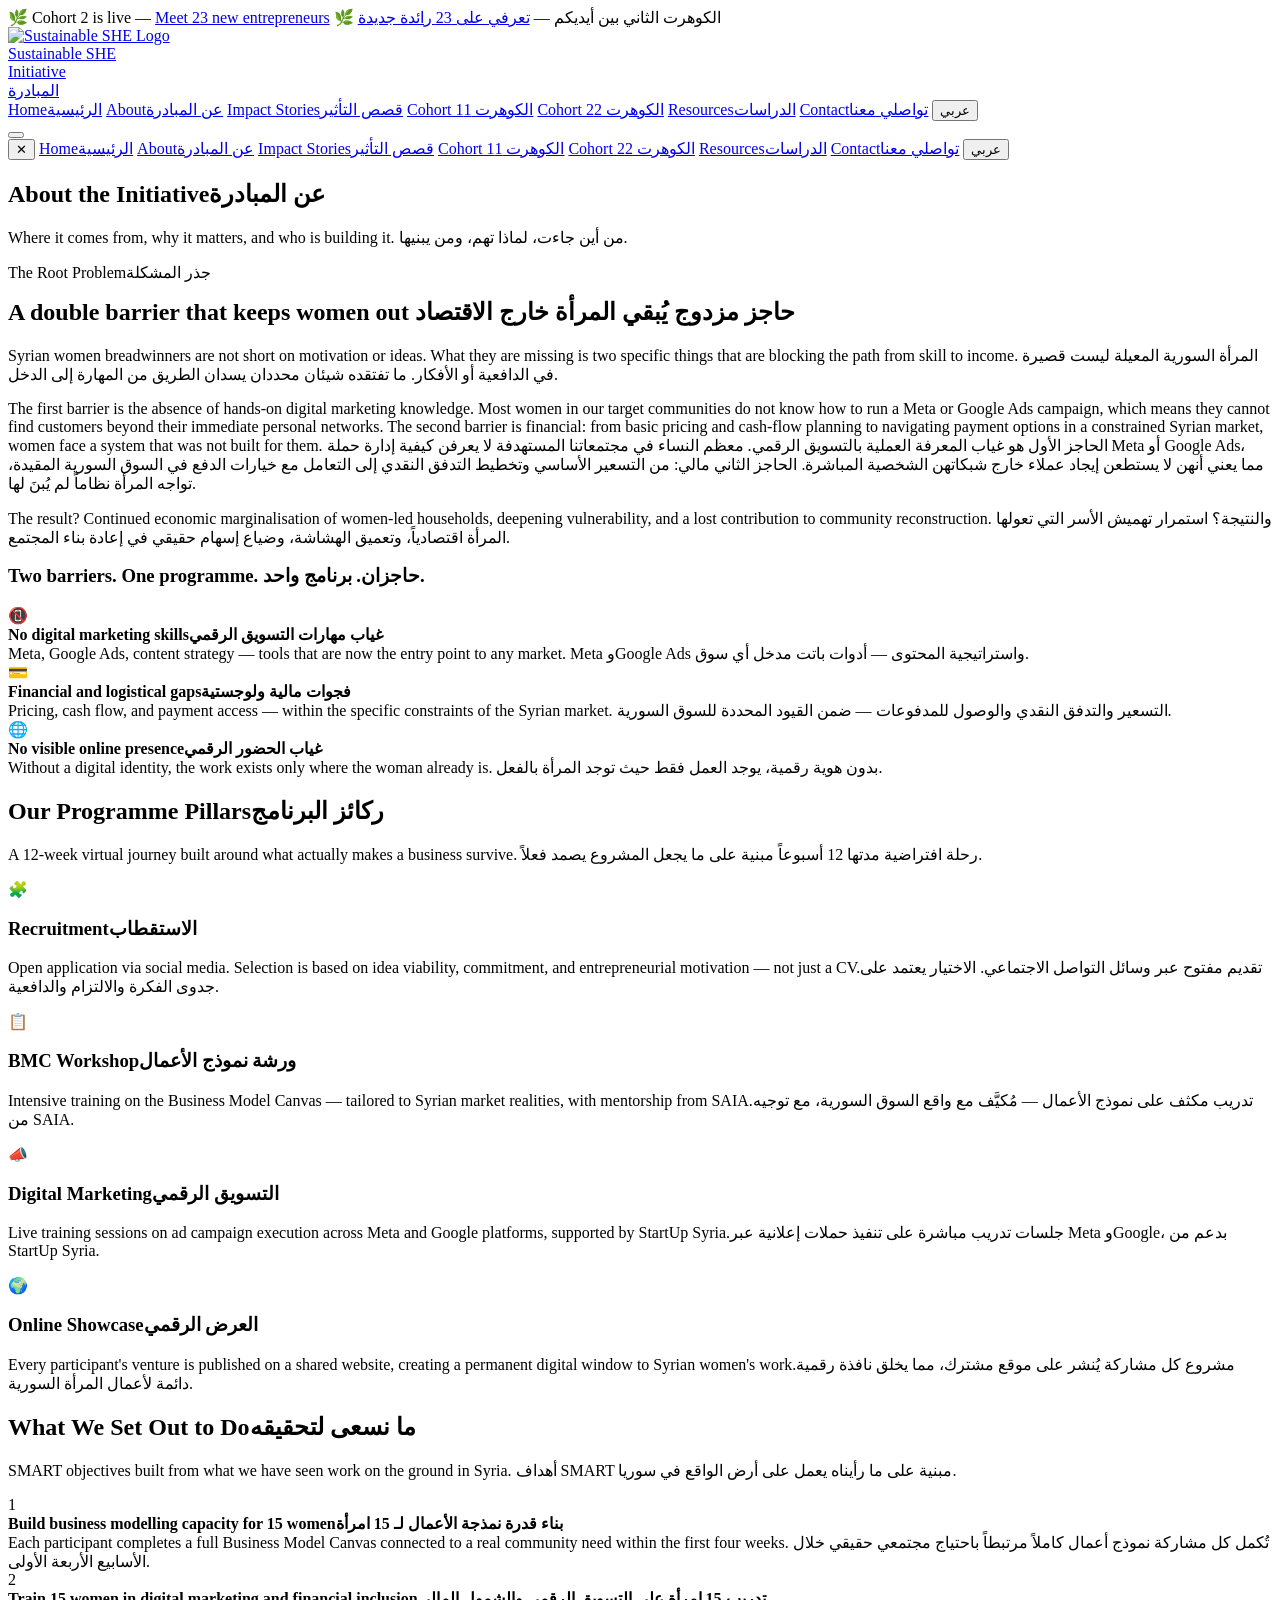
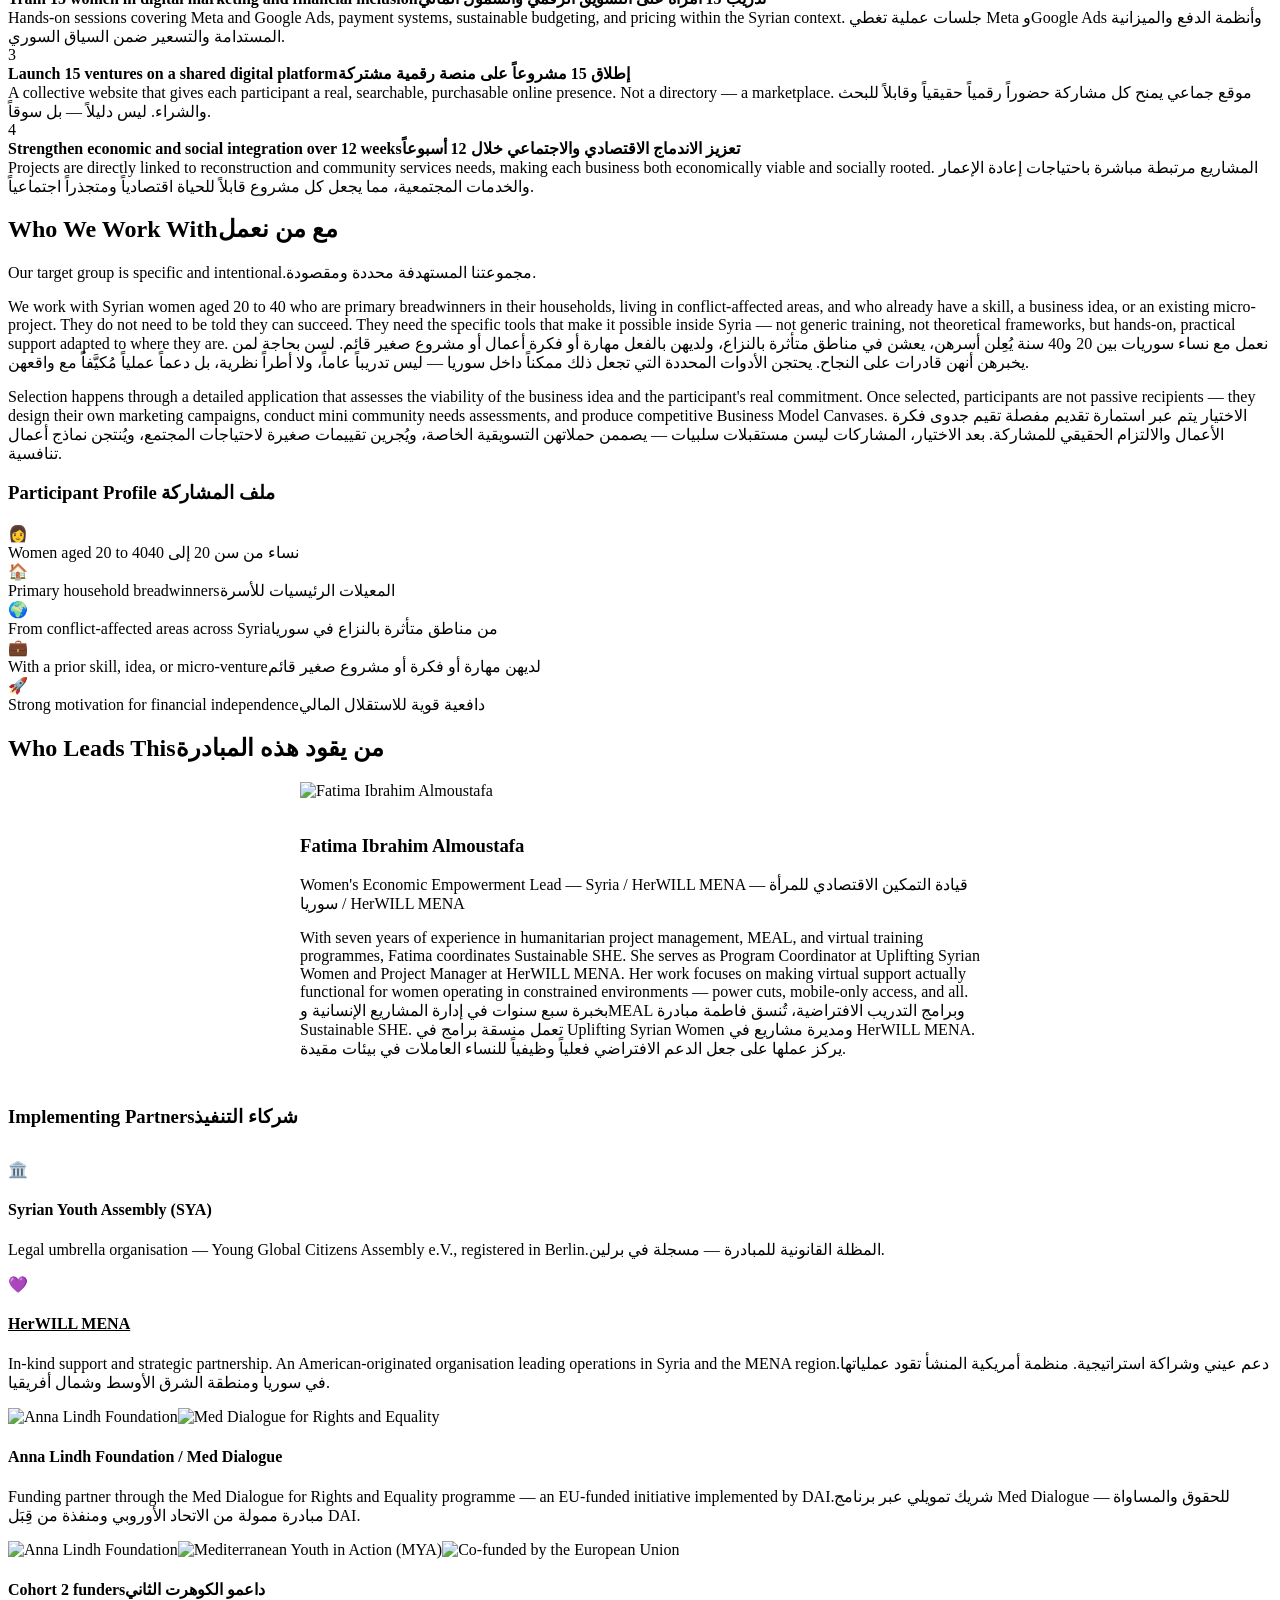
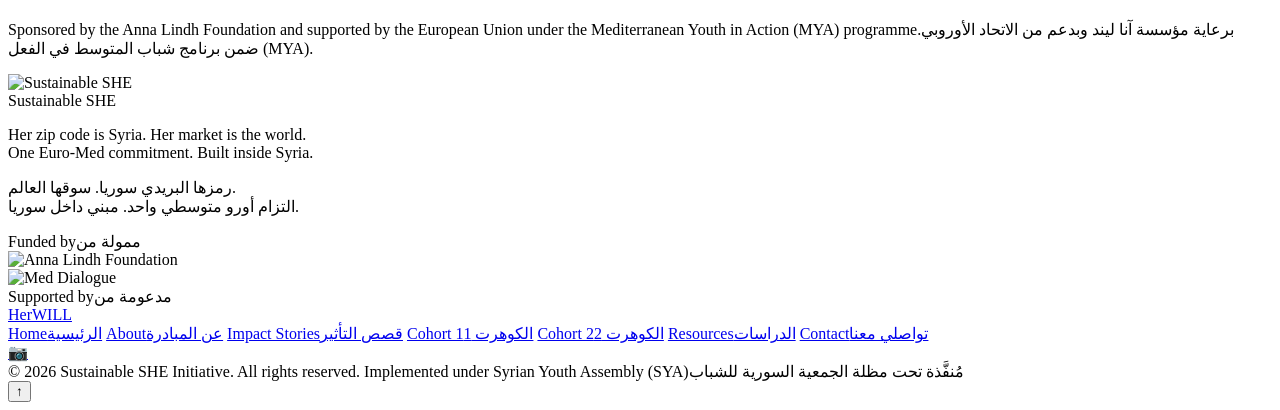
==== about.html @ 742f3ca9 "feat: add Cohort 2 logos, resources page and fixes" ====
<!DOCTYPE html>
<html lang="en" dir="ltr">
<head>
  <meta charset="UTF-8" />
  <meta name="viewport" content="width=device-width, initial-scale=1.0" />
  <title>About — Sustainable SHE</title>
  <meta name="description" content="Learn about the problem Sustainable SHE addresses, our pillars, objectives, and the team behind the initiative." />
  <link rel="icon" href="images/logo.jpg" type="image/jpeg" />
  <link rel="preconnect" href="https://fonts.googleapis.com" />
  <link rel="preconnect" href="https://fonts.gstatic.com" crossorigin />
  <link href="https://fonts.googleapis.com/css2?family=Cairo:wght@400;600;700;800&family=Poppins:wght@400;500;600;700;800&display=swap" rel="stylesheet" />
  <link rel="stylesheet" href="css/style.css" />
  <!-- Open Graph / Social sharing -->
  <meta property="og:type"        content="website" />
  <meta property="og:site_name"   content="Sustainable SHE Initiative" />
  <meta property="og:title"       content="About — Sustainable SHE Initiative" />
  <meta property="og:description" content="The problem we address, our programme pillars, and the team behind Sustainable SHE." />
  <meta property="og:url"         content="https://sustainableshe-2026bizqueen-herwill.github.io/Sustainable-SHE/about.html" />
  <meta property="og:image"       content="https://sustainableshe-2026bizqueen-herwill.github.io/Sustainable-SHE/images/logo.jpg" />
  <meta property="og:image:width" content="400" />
  <meta property="og:image:height"content="400" />
  <meta name="twitter:card"       content="summary" />
  <meta name="twitter:title"      content="About — Sustainable SHE Initiative" />
  <meta name="twitter:description"content="The problem we address, our programme pillars, and the team behind Sustainable SHE." />
  <meta name="twitter:image"      content="https://sustainableshe-2026bizqueen-herwill.github.io/Sustainable-SHE/images/logo.jpg" />
</head>
<body class="ltr">

  <!-- Announcement Bar -->
  <div class="announcement-bar">
    <span class="en-text">🌿 Cohort 2 is live — <a href="cohort2.html">Meet 23 new entrepreneurs</a></span>
    <span class="ar-text">🌿 الكوهرت الثاني بين أيديكم — <a href="cohort2.html">تعرفي على 23 رائدة جديدة</a></span>
  </div>

  <!-- Navbar -->
  <nav class="navbar">
    <div class="navbar-inner">
      <a href="index.html" class="navbar-brand">
        <img src="images/logo.jpg" alt="Sustainable SHE Logo" class="navbar-logo" />
        <div>
          <div class="navbar-site-name">Sustainable SHE</div>
          <div class="navbar-site-sub en-text">Initiative</div>
          <div class="navbar-site-sub ar-text">المبادرة</div>
        </div>
      </a>
      <div class="navbar-menu">
        <a href="index.html"   class="nav-link"><span class="en-text">Home</span><span class="ar-text">الرئيسية</span></a>
        <a href="about.html"   class="nav-link"><span class="en-text">About</span><span class="ar-text">عن المبادرة</span></a>
        <a href="impact.html"  class="nav-link"><span class="en-text">Impact Stories</span><span class="ar-text">قصص التأثير</span></a>
        <a href="cohort.html" class="nav-link"><span class="en-text">Cohort 1</span><span class="ar-text">الكوهرت 1</span></a>
        <a href="cohort2.html" class="nav-link"><span class="en-text">Cohort 2</span><span class="ar-text">الكوهرت 2</span></a>
        <a href="resources.html" class="nav-link"><span class="en-text">Resources</span><span class="ar-text">الدراسات</span></a>
        <a href="contact.html" class="nav-link"><span class="en-text">Contact</span><span class="ar-text">تواصلي معنا</span></a>
        <button class="lang-toggle" id="langToggle">عربي</button>
      </div>
      <button class="hamburger" id="hamburger" aria-label="Open menu">
        <span></span><span></span><span></span>
      </button>
    </div>
  </nav>
  <div class="mobile-nav" id="mobileNav">
    <button class="mobile-nav-close" id="mobileNavClose">✕</button>
    <a href="index.html"   class="nav-link"><span class="en-text">Home</span><span class="ar-text">الرئيسية</span></a>
    <a href="about.html"   class="nav-link"><span class="en-text">About</span><span class="ar-text">عن المبادرة</span></a>
    <a href="impact.html"  class="nav-link"><span class="en-text">Impact Stories</span><span class="ar-text">قصص التأثير</span></a>
    <a href="cohort.html" class="nav-link"><span class="en-text">Cohort 1</span><span class="ar-text">الكوهرت 1</span></a>
    <a href="cohort2.html" class="nav-link"><span class="en-text">Cohort 2</span><span class="ar-text">الكوهرت 2</span></a>
    <a href="resources.html" class="nav-link"><span class="en-text">Resources</span><span class="ar-text">الدراسات</span></a>
    <a href="contact.html" class="nav-link"><span class="en-text">Contact</span><span class="ar-text">تواصلي معنا</span></a>
    <button class="lang-toggle" id="mobileLangToggle">عربي</button>
  </div>

  <!-- PAGE HERO -->
  <section class="page-hero">
    <div class="container">
      <h1><span class="en-text">About the Initiative</span><span class="ar-text">عن المبادرة</span></h1>
      <p class="subtitle">
        <span class="en-text">Where it comes from, why it matters, and who is building it.</span>
        <span class="ar-text">من أين جاءت، لماذا تهم، ومن يبنيها.</span>
      </p>
    </div>
  </section>

  <!-- THE PROBLEM -->
  <section class="section">
    <div class="container">
      <div class="problem-grid">
        <div>
          <span class="tag-badge"><span class="en-text">The Root Problem</span><span class="ar-text">جذر المشكلة</span></span>
          <h2 style="margin-top:1rem; color:var(--green-dark);">
            <span class="en-text">A double barrier that keeps women out</span>
            <span class="ar-text">حاجز مزدوج يُبقي المرأة خارج الاقتصاد</span>
          </h2>
          <p class="lead">
            <span class="en-text">Syrian women breadwinners are not short on motivation or ideas. What they are missing is two specific things that are blocking the path from skill to income.</span>
            <span class="ar-text">المرأة السورية المعيلة ليست قصيرة في الدافعية أو الأفكار. ما تفتقده شيئان محددان يسدان الطريق من المهارة إلى الدخل.</span>
          </p>
          <p>
            <span class="en-text">The first barrier is the absence of hands-on digital marketing knowledge. Most women in our target communities do not know how to run a Meta or Google Ads campaign, which means they cannot find customers beyond their immediate personal networks. The second barrier is financial: from basic pricing and cash-flow planning to navigating payment options in a constrained Syrian market, women face a system that was not built for them.</span>
            <span class="ar-text">الحاجز الأول هو غياب المعرفة العملية بالتسويق الرقمي. معظم النساء في مجتمعاتنا المستهدفة لا يعرفن كيفية إدارة حملة Meta أو Google Ads، مما يعني أنهن لا يستطعن إيجاد عملاء خارج شبكاتهن الشخصية المباشرة. الحاجز الثاني مالي: من التسعير الأساسي وتخطيط التدفق النقدي إلى التعامل مع خيارات الدفع في السوق السورية المقيدة، تواجه المرأة نظاماً لم يُبنَ لها.</span>
          </p>
          <p>
            <span class="en-text">The result? Continued economic marginalisation of women-led households, deepening vulnerability, and a lost contribution to community reconstruction.</span>
            <span class="ar-text">والنتيجة؟ استمرار تهميش الأسر التي تعولها المرأة اقتصادياً، وتعميق الهشاشة، وضياع إسهام حقيقي في إعادة بناء المجتمع.</span>
          </p>
        </div>
        <div class="problem-visual">
          <h3>
            <span class="en-text">Two barriers. One programme.</span>
            <span class="ar-text">حاجزان. برنامج واحد.</span>
          </h3>
          <div class="barrier-list">
            <div class="barrier-item">
              <div class="barrier-em">📵</div>
              <div class="barrier-text">
                <strong><span class="en-text">No digital marketing skills</span><span class="ar-text">غياب مهارات التسويق الرقمي</span></strong><br/>
                <span class="en-text">Meta, Google Ads, content strategy — tools that are now the entry point to any market.</span>
                <span class="ar-text">Meta وGoogle Ads واستراتيجية المحتوى — أدوات باتت مدخل أي سوق.</span>
              </div>
            </div>
            <div class="barrier-item">
              <div class="barrier-em">💳</div>
              <div class="barrier-text">
                <strong><span class="en-text">Financial and logistical gaps</span><span class="ar-text">فجوات مالية ولوجستية</span></strong><br/>
                <span class="en-text">Pricing, cash flow, and payment access — within the specific constraints of the Syrian market.</span>
                <span class="ar-text">التسعير والتدفق النقدي والوصول للمدفوعات — ضمن القيود المحددة للسوق السورية.</span>
              </div>
            </div>
            <div class="barrier-item">
              <div class="barrier-em">🌐</div>
              <div class="barrier-text">
                <strong><span class="en-text">No visible online presence</span><span class="ar-text">غياب الحضور الرقمي</span></strong><br/>
                <span class="en-text">Without a digital identity, the work exists only where the woman already is.</span>
                <span class="ar-text">بدون هوية رقمية، يوجد العمل فقط حيث توجد المرأة بالفعل.</span>
              </div>
            </div>
          </div>
        </div>
      </div>
    </div>
  </section>

  <!-- PILLARS -->
  <section class="section section-alt">
    <div class="container">
      <div class="section-header">
        <h2><span class="en-text">Our Programme Pillars</span><span class="ar-text">ركائز البرنامج</span></h2>
        <p class="subtitle">
          <span class="en-text">A 12-week virtual journey built around what actually makes a business survive.</span>
          <span class="ar-text">رحلة افتراضية مدتها 12 أسبوعاً مبنية على ما يجعل المشروع يصمد فعلاً.</span>
        </p>
      </div>
      <div class="grid-4">
        <div class="pillar-card card-fade">
          <div class="pillar-icon">🧩</div>
          <h3><span class="en-text">Recruitment</span><span class="ar-text">الاستقطاب</span></h3>
          <p><span class="en-text">Open application via social media. Selection is based on idea viability, commitment, and entrepreneurial motivation — not just a CV.</span><span class="ar-text">تقديم مفتوح عبر وسائل التواصل الاجتماعي. الاختيار يعتمد على جدوى الفكرة والالتزام والدافعية.</span></p>
        </div>
        <div class="pillar-card card-fade">
          <div class="pillar-icon">📋</div>
          <h3><span class="en-text">BMC Workshop</span><span class="ar-text">ورشة نموذج الأعمال</span></h3>
          <p><span class="en-text">Intensive training on the Business Model Canvas — tailored to Syrian market realities, with mentorship from SAIA.</span><span class="ar-text">تدريب مكثف على نموذج الأعمال — مُكيَّف مع واقع السوق السورية، مع توجيه من SAIA.</span></p>
        </div>
        <div class="pillar-card card-fade">
          <div class="pillar-icon">📣</div>
          <h3><span class="en-text">Digital Marketing</span><span class="ar-text">التسويق الرقمي</span></h3>
          <p><span class="en-text">Live training sessions on ad campaign execution across Meta and Google platforms, supported by StartUp Syria.</span><span class="ar-text">جلسات تدريب مباشرة على تنفيذ حملات إعلانية عبر Meta وGoogle، بدعم من StartUp Syria.</span></p>
        </div>
        <div class="pillar-card card-fade">
          <div class="pillar-icon">🌍</div>
          <h3><span class="en-text">Online Showcase</span><span class="ar-text">العرض الرقمي</span></h3>
          <p><span class="en-text">Every participant's venture is published on a shared website, creating a permanent digital window to Syrian women's work.</span><span class="ar-text">مشروع كل مشاركة يُنشر على موقع مشترك، مما يخلق نافذة رقمية دائمة لأعمال المرأة السورية.</span></p>
        </div>
      </div>
    </div>
  </section>

  <!-- OBJECTIVES -->
  <section class="section">
    <div class="container">
      <div class="section-header">
        <h2><span class="en-text">What We Set Out to Do</span><span class="ar-text">ما نسعى لتحقيقه</span></h2>
        <p class="subtitle">
          <span class="en-text">SMART objectives built from what we have seen work on the ground in Syria.</span>
          <span class="ar-text">أهداف SMART مبنية على ما رأيناه يعمل على أرض الواقع في سوريا.</span>
        </p>
      </div>
      <div class="obj-list">
        <div class="obj-item">
          <div class="obj-num">1</div>
          <div class="obj-text">
            <strong><span class="en-text">Build business modelling capacity for 15 women</span><span class="ar-text">بناء قدرة نمذجة الأعمال لـ 15 امرأة</span></strong><br/>
            <span class="en-text">Each participant completes a full Business Model Canvas connected to a real community need within the first four weeks.</span>
            <span class="ar-text">تُكمل كل مشاركة نموذج أعمال كاملاً مرتبطاً باحتياج مجتمعي حقيقي خلال الأسابيع الأربعة الأولى.</span>
          </div>
        </div>
        <div class="obj-item">
          <div class="obj-num">2</div>
          <div class="obj-text">
            <strong><span class="en-text">Train 15 women in digital marketing and financial inclusion</span><span class="ar-text">تدريب 15 امرأة على التسويق الرقمي والشمول المالي</span></strong><br/>
            <span class="en-text">Hands-on sessions covering Meta and Google Ads, payment systems, sustainable budgeting, and pricing within the Syrian context.</span>
            <span class="ar-text">جلسات عملية تغطي Meta وGoogle Ads وأنظمة الدفع والميزانية المستدامة والتسعير ضمن السياق السوري.</span>
          </div>
        </div>
        <div class="obj-item">
          <div class="obj-num">3</div>
          <div class="obj-text">
            <strong><span class="en-text">Launch 15 ventures on a shared digital platform</span><span class="ar-text">إطلاق 15 مشروعاً على منصة رقمية مشتركة</span></strong><br/>
            <span class="en-text">A collective website that gives each participant a real, searchable, purchasable online presence. Not a directory — a marketplace.</span>
            <span class="ar-text">موقع جماعي يمنح كل مشاركة حضوراً رقمياً حقيقياً وقابلاً للبحث والشراء. ليس دليلاً — بل سوقاً.</span>
          </div>
        </div>
        <div class="obj-item">
          <div class="obj-num">4</div>
          <div class="obj-text">
            <strong><span class="en-text">Strengthen economic and social integration over 12 weeks</span><span class="ar-text">تعزيز الاندماج الاقتصادي والاجتماعي خلال 12 أسبوعاً</span></strong><br/>
            <span class="en-text">Projects are directly linked to reconstruction and community services needs, making each business both economically viable and socially rooted.</span>
            <span class="ar-text">المشاريع مرتبطة مباشرة باحتياجات إعادة الإعمار والخدمات المجتمعية، مما يجعل كل مشروع قابلاً للحياة اقتصادياً ومتجذراً اجتماعياً.</span>
          </div>
        </div>
      </div>
    </div>
  </section>

  <!-- TARGET COMMUNITY -->
  <section class="section section-alt">
    <div class="container">
      <div class="section-header">
        <h2><span class="en-text">Who We Work With</span><span class="ar-text">مع من نعمل</span></h2>
      </div>
      <div class="grid-2">
        <div>
          <p class="lead"><span class="en-text">Our target group is specific and intentional.</span><span class="ar-text">مجموعتنا المستهدفة محددة ومقصودة.</span></p>
          <p>
            <span class="en-text">We work with Syrian women aged 20 to 40 who are primary breadwinners in their households, living in conflict-affected areas, and who already have a skill, a business idea, or an existing micro-project. They do not need to be told they can succeed. They need the specific tools that make it possible inside Syria — not generic training, not theoretical frameworks, but hands-on, practical support adapted to where they are.</span>
            <span class="ar-text">نعمل مع نساء سوريات بين 20 و40 سنة يُعِلن أسرهن، يعشن في مناطق متأثرة بالنزاع، ولديهن بالفعل مهارة أو فكرة أعمال أو مشروع صغير قائم. لسن بحاجة لمن يخبرهن أنهن قادرات على النجاح. يحتجن الأدوات المحددة التي تجعل ذلك ممكناً داخل سوريا — ليس تدريباً عاماً، ولا أطراً نظرية، بل دعماً عملياً مُكيَّفاً مع واقعهن.</span>
          </p>
          <p>
            <span class="en-text">Selection happens through a detailed application that assesses the viability of the business idea and the participant's real commitment. Once selected, participants are not passive recipients — they design their own marketing campaigns, conduct mini community needs assessments, and produce competitive Business Model Canvases.</span>
            <span class="ar-text">الاختيار يتم عبر استمارة تقديم مفصلة تقيم جدوى فكرة الأعمال والالتزام الحقيقي للمشاركة. بعد الاختيار، المشاركات ليسن مستقبلات سلبيات — يصممن حملاتهن التسويقية الخاصة، ويُجرين تقييمات صغيرة لاحتياجات المجتمع، ويُنتجن نماذج أعمال تنافسية.</span>
          </p>
        </div>
        <div>
          <div class="pillar-card" style="height:100%;">
            <h3 style="color:var(--green-dark); margin-bottom:1.25rem;">
              <span class="en-text">Participant Profile</span>
              <span class="ar-text">ملف المشاركة</span>
            </h3>
            <div class="obj-list">
              <div class="obj-item"><div class="obj-num">👩</div><div class="obj-text"><span class="en-text">Women aged 20 to 40</span><span class="ar-text">نساء من سن 20 إلى 40</span></div></div>
              <div class="obj-item"><div class="obj-num">🏠</div><div class="obj-text"><span class="en-text">Primary household breadwinners</span><span class="ar-text">المعيلات الرئيسيات للأسرة</span></div></div>
              <div class="obj-item"><div class="obj-num">🌍</div><div class="obj-text"><span class="en-text">From conflict-affected areas across Syria</span><span class="ar-text">من مناطق متأثرة بالنزاع في سوريا</span></div></div>
              <div class="obj-item"><div class="obj-num">💼</div><div class="obj-text"><span class="en-text">With a prior skill, idea, or micro-venture</span><span class="ar-text">لديهن مهارة أو فكرة أو مشروع صغير قائم</span></div></div>
              <div class="obj-item"><div class="obj-num">🚀</div><div class="obj-text"><span class="en-text">Strong motivation for financial independence</span><span class="ar-text">دافعية قوية للاستقلال المالي</span></div></div>
            </div>
          </div>
        </div>
      </div>
    </div>
  </section>

  <!-- LEADERSHIP -->
  <section class="section">
    <div class="container">
      <div class="section-header">
        <h2><span class="en-text">Who Leads This</span><span class="ar-text">من يقود هذه المبادرة</span></h2>
      </div>
      <div style="max-width:680px; margin:0 auto;">
        <div class="team-card">
          <img src="images/fatima-leader.jpg" alt="Fatima Ibrahim Almoustafa" class="ent-photo" style="width:90px;height:90px;margin:0 auto 1rem;" />
          <h3 class="team-name">Fatima Ibrahim Almoustafa</h3>
          <div class="team-title">
            <span class="en-text">Women's Economic Empowerment Lead — Syria / HerWILL MENA</span>
            <span class="ar-text">قيادة التمكين الاقتصادي للمرأة — سوريا / HerWILL MENA</span>
          </div>
          <p class="team-bio">
            <span class="en-text">With seven years of experience in humanitarian project management, MEAL, and virtual training programmes, Fatima coordinates Sustainable SHE. She serves as Program Coordinator at Uplifting Syrian Women and Project Manager at HerWILL MENA. Her work focuses on making virtual support actually functional for women operating in constrained environments — power cuts, mobile-only access, and all.</span>
            <span class="ar-text">بخبرة سبع سنوات في إدارة المشاريع الإنسانية وMEAL وبرامج التدريب الافتراضية، تُنسق فاطمة مبادرة Sustainable SHE. تعمل منسقة برامج في Uplifting Syrian Women ومديرة مشاريع في HerWILL MENA. يركز عملها على جعل الدعم الافتراضي فعلياً وظيفياً للنساء العاملات في بيئات مقيدة.</span>
          </p>
        </div>
      </div>
      <div class="section-header" style="margin-top:3rem; margin-bottom:2rem;">
        <h3><span class="en-text">Implementing Partners</span><span class="ar-text">شركاء التنفيذ</span></h3>
      </div>
      <div class="grid-4">
        <div class="pillar-card text-center">
          <div class="pillar-icon" style="margin:0 auto 1rem;">🏛️</div>
          <h4 style="color:var(--green-dark);">Syrian Youth Assembly (SYA)</h4>
          <p><span class="en-text">Legal umbrella organisation — Young Global Citizens Assembly e.V., registered in Berlin.</span><span class="ar-text">المظلة القانونية للمبادرة — مسجلة في برلين.</span></p>
        </div>
        <div class="pillar-card text-center">
          <div class="pillar-icon" style="margin:0 auto 1rem;">💜</div>
          <h4 style="color:var(--green-dark);"><a href="https://www.herwill.org/about-herwill" target="_blank" rel="noopener" style="color:inherit;">HerWILL MENA</a></h4>
          <p><span class="en-text">In-kind support and strategic partnership. An American-originated organisation leading operations in Syria and the MENA region.</span><span class="ar-text">دعم عيني وشراكة استراتيجية. منظمة أمريكية المنشأ تقود عملياتها في سوريا ومنطقة الشرق الأوسط وشمال أفريقيا.</span></p>
        </div>
        <div class="pillar-card text-center">
          <div class="chips-row" style="margin-bottom:1rem;"><span class="logo-chip dark"><img src="images/alf-logo.png" alt="Anna Lindh Foundation" loading="lazy" /></span><span class="logo-chip dark"><img src="images/mdre-logo.png" alt="Med Dialogue for Rights and Equality" loading="lazy" /></span></div>
          <h4 style="color:var(--green-dark);">Anna Lindh Foundation / Med Dialogue</h4>
          <p><span class="en-text">Funding partner through the Med Dialogue for Rights and Equality programme — an EU-funded initiative implemented by DAI.</span><span class="ar-text">شريك تمويلي عبر برنامج Med Dialogue للحقوق والمساواة — مبادرة ممولة من الاتحاد الأوروبي ومنفذة من قِبَل DAI.</span></p>
        </div>
      <div class="pillar-card text-center"><div class="chips-row" style="margin-bottom:1rem;"><span class="logo-chip dark"><img src="images/alf-logo.png" alt="Anna Lindh Foundation" loading="lazy" /></span><span class="logo-chip"><img src="images/mya-logo.png" alt="Mediterranean Youth in Action (MYA)" loading="lazy" /></span><span class="logo-chip eu"><img src="images/eu-logo.jpg" alt="Co-funded by the European Union" loading="lazy" /></span></div><h4 style="color:var(--green-dark);"><span class="en-text">Cohort 2 funders</span><span class="ar-text">داعمو الكوهرت الثاني</span></h4><p><span class="en-text">Sponsored by the Anna Lindh Foundation and supported by the European Union under the Mediterranean Youth in Action (MYA) programme.</span><span class="ar-text">برعاية مؤسسة آنا ليند وبدعم من الاتحاد الأوروبي ضمن برنامج شباب المتوسط في الفعل (MYA).</span></p></div></div>
    </div>
  </section>

  <!-- FOOTER -->
  <footer class="footer">
    <div class="container">
      <div class="footer-grid">
        <div class="footer-brand">
          <img src="images/logo.jpg" alt="Sustainable SHE" class="footer-logo" />
          <div class="footer-name">Sustainable SHE</div>
          <p class="footer-slogans">Her zip code is Syria. Her market is the world.<br/>One Euro-Med commitment. Built inside Syria.</p>
          <p class="footer-slogans" style="margin-top:0.25rem;">رمزها البريدي سوريا. سوقها العالم.<br/>التزام أورو متوسطي واحد. مبني داخل سوريا.</p>
        </div>
        <div class="footer-funders">
          <div class="funders-label"><span class="en-text">Funded by</span><span class="ar-text">ممولة من</span></div>
          <div class="funders-row">
            <div class="funder-item">
              <img src="images/alf-logo.png" alt="Anna Lindh Foundation" class="funder-logo-img" />
            </div>
            <div class="funder-divider"></div>
            <div class="funder-item">
              <img src="images/mdre-logo.png" alt="Med Dialogue" class="funder-logo-img" />
            </div>
          </div>
          <div class="footer-support-label"><span class="en-text">Supported by</span><span class="ar-text">مدعومة من</span></div>
          <a href="https://www.herwill.org/about-herwill" target="_blank" rel="noopener" class="herwill-link">HerWILL</a>
        </div>
        <div class="footer-links">
          <a href="index.html"   class="footer-link"><span class="en-text">Home</span><span class="ar-text">الرئيسية</span></a>
          <a href="about.html"   class="footer-link"><span class="en-text">About</span><span class="ar-text">عن المبادرة</span></a>
          <a href="impact.html"  class="footer-link"><span class="en-text">Impact Stories</span><span class="ar-text">قصص التأثير</span></a>
          <a href="cohort.html" class="footer-link"><span class="en-text">Cohort 1</span><span class="ar-text">الكوهرت 1</span></a>
          <a href="cohort2.html" class="footer-link"><span class="en-text">Cohort 2</span><span class="ar-text">الكوهرت 2</span></a>
          <a href="resources.html" class="footer-link"><span class="en-text">Resources</span><span class="ar-text">الدراسات</span></a>
          <a href="contact.html" class="footer-link"><span class="en-text">Contact</span><span class="ar-text">تواصلي معنا</span></a>
          <div class="footer-socials">
            <a href="https://www.instagram.com/bizqueen2026" target="_blank" rel="noopener" aria-label="Instagram">📷</a>
          </div>
        </div>
      </div>
      <div class="footer-divider"></div>
      <div class="footer-bottom">
        <span>© 2026 Sustainable SHE Initiative. All rights reserved.</span>
        <span><span class="en-text">Implemented under Syrian Youth Assembly (SYA)</span><span class="ar-text">مُنفَّذة تحت مظلة الجمعية السورية للشباب</span></span>
      </div>
    </div>
  </footer>

  <button id="scrollTop" aria-label="Back to top">↑</button>
  <script src="js/main.js"></script>
</body>
</html>
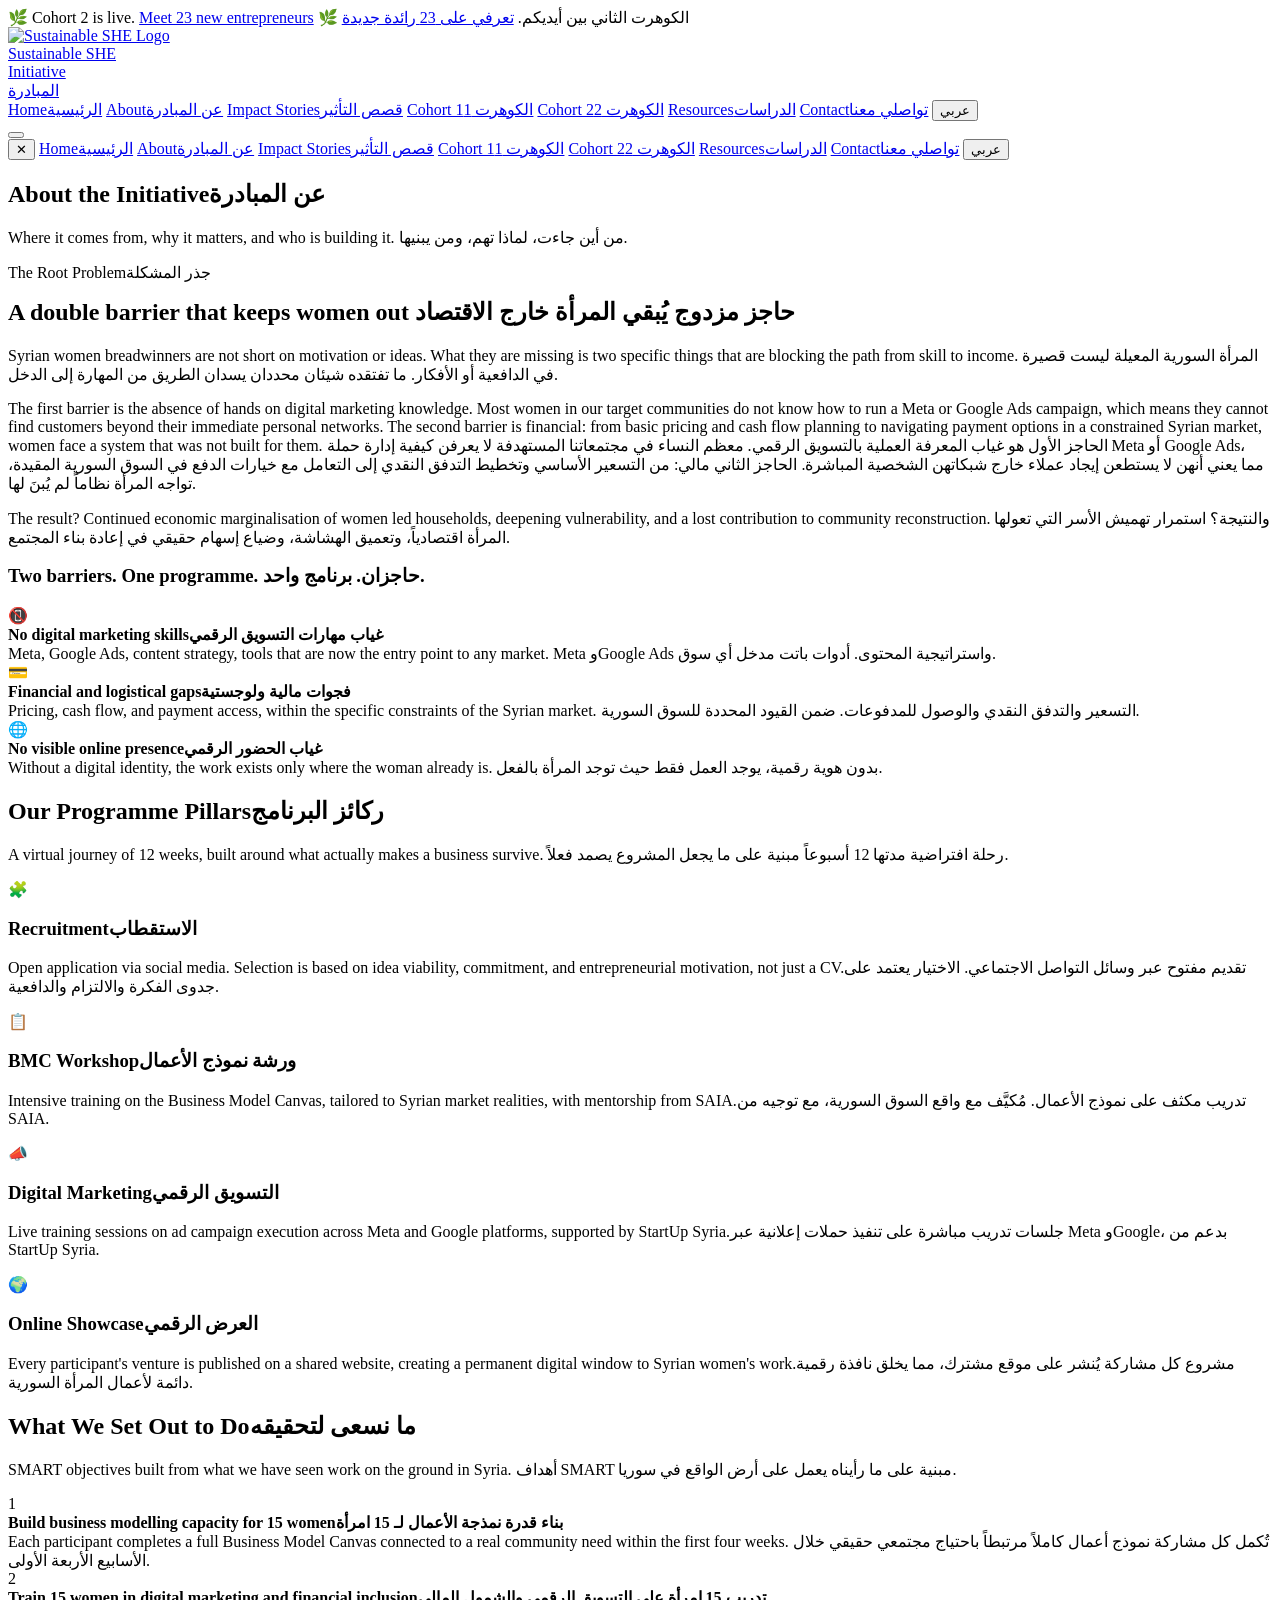
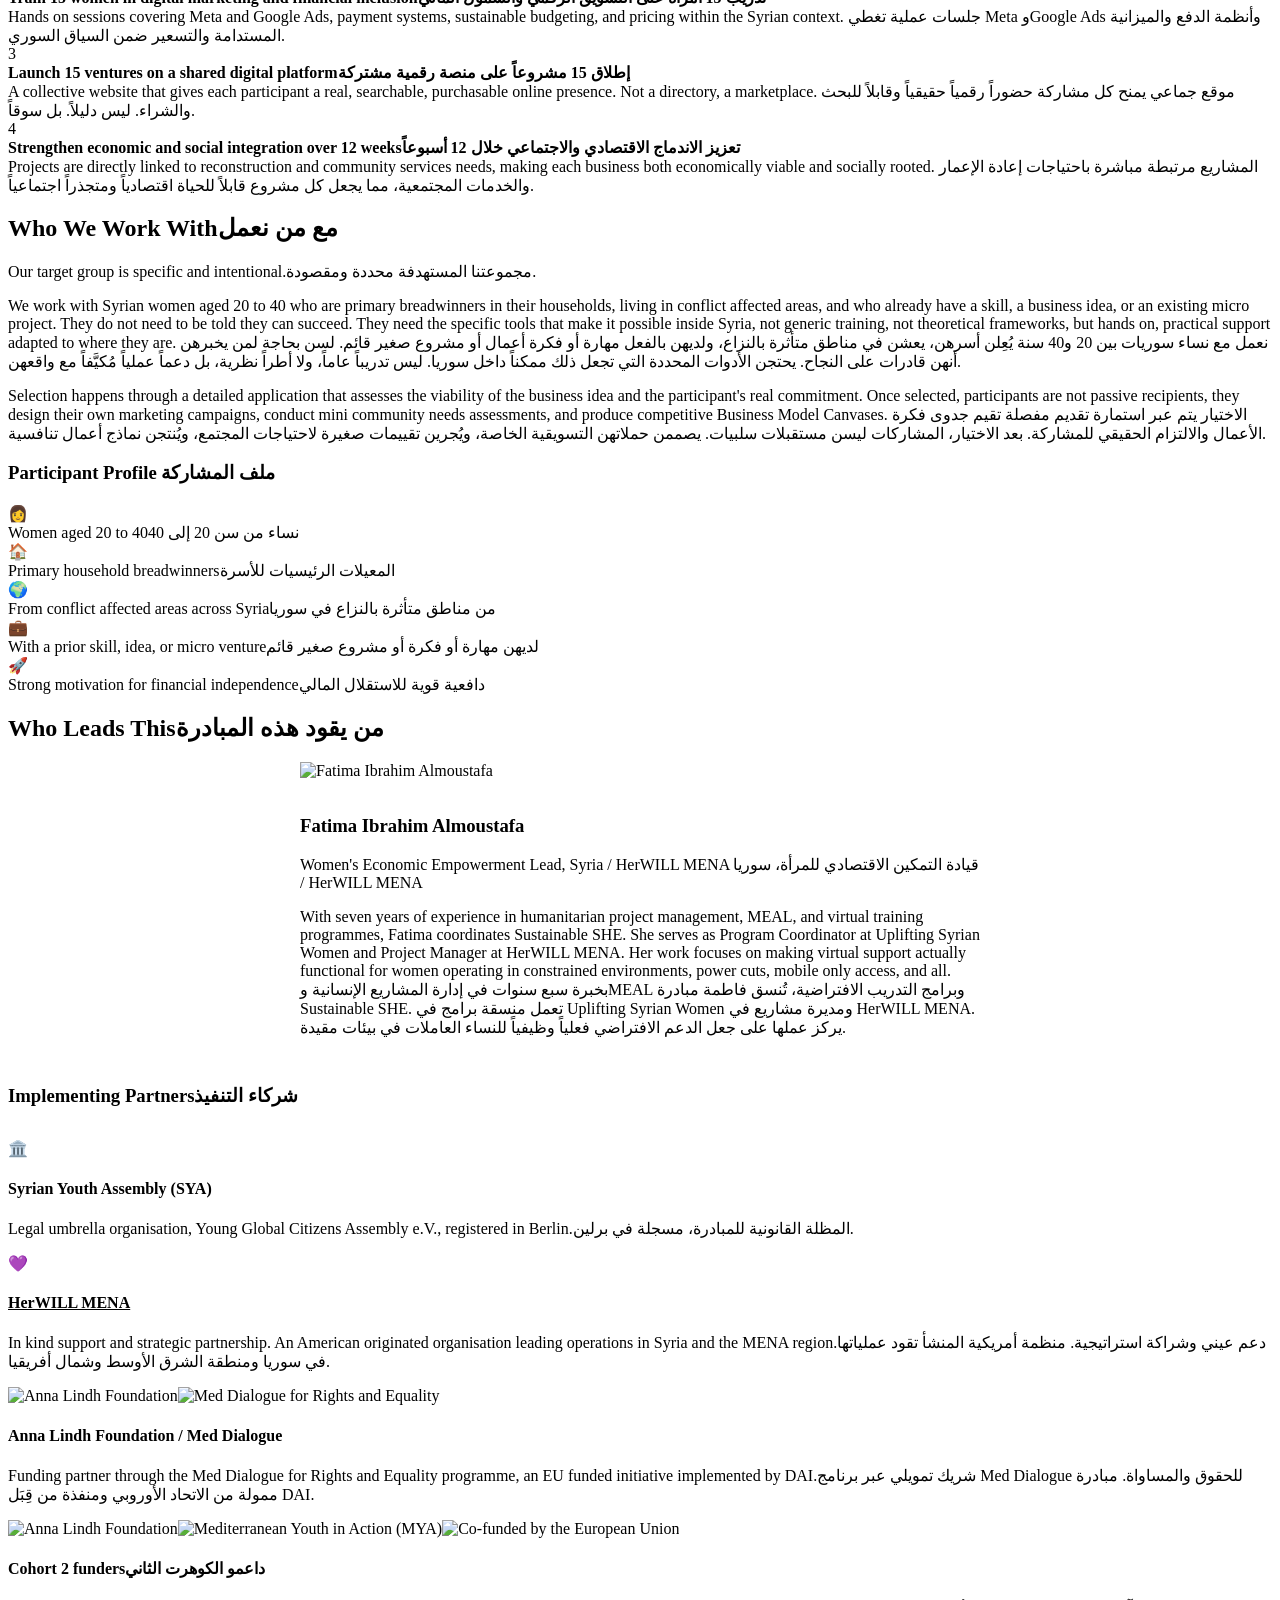
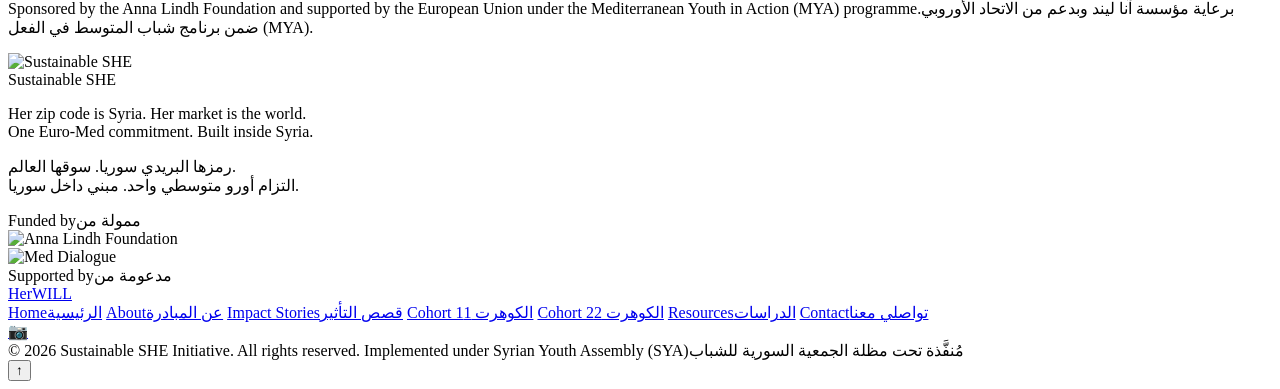
==== commit 1f5fcbda: "Add files via upload" ====
--- a/about.html
+++ b/about.html
@@ -3,7 +3,7 @@
 <head>
   <meta charset="UTF-8" />
   <meta name="viewport" content="width=device-width, initial-scale=1.0" />
-  <title>About — Sustainable SHE</title>
+  <title>About | Sustainable SHE</title>
   <meta name="description" content="Learn about the problem Sustainable SHE addresses, our pillars, objectives, and the team behind the initiative." />
   <link rel="icon" href="images/logo.jpg" type="image/jpeg" />
   <link rel="preconnect" href="https://fonts.googleapis.com" />
@@ -13,14 +13,14 @@
   <!-- Open Graph / Social sharing -->
   <meta property="og:type"        content="website" />
   <meta property="og:site_name"   content="Sustainable SHE Initiative" />
-  <meta property="og:title"       content="About — Sustainable SHE Initiative" />
+  <meta property="og:title"       content="About | Sustainable SHE Initiative" />
   <meta property="og:description" content="The problem we address, our programme pillars, and the team behind Sustainable SHE." />
   <meta property="og:url"         content="https://sustainableshe-2026bizqueen-herwill.github.io/Sustainable-SHE/about.html" />
   <meta property="og:image"       content="https://sustainableshe-2026bizqueen-herwill.github.io/Sustainable-SHE/images/logo.jpg" />
   <meta property="og:image:width" content="400" />
   <meta property="og:image:height"content="400" />
   <meta name="twitter:card"       content="summary" />
-  <meta name="twitter:title"      content="About — Sustainable SHE Initiative" />
+  <meta name="twitter:title"      content="About | Sustainable SHE Initiative" />
   <meta name="twitter:description"content="The problem we address, our programme pillars, and the team behind Sustainable SHE." />
   <meta name="twitter:image"      content="https://sustainableshe-2026bizqueen-herwill.github.io/Sustainable-SHE/images/logo.jpg" />
 </head>
@@ -28,8 +28,8 @@
 
   <!-- Announcement Bar -->
   <div class="announcement-bar">
-    <span class="en-text">🌿 Cohort 2 is live — <a href="cohort2.html">Meet 23 new entrepreneurs</a></span>
-    <span class="ar-text">🌿 الكوهرت الثاني بين أيديكم — <a href="cohort2.html">تعرفي على 23 رائدة جديدة</a></span>
+    <span class="en-text">🌿 Cohort 2 is live. <a href="cohort2.html">Meet 23 new entrepreneurs</a></span>
+    <span class="ar-text">🌿 الكوهرت الثاني بين أيديكم. <a href="cohort2.html">تعرفي على 23 رائدة جديدة</a></span>
   </div>
 
   <!-- Navbar -->
@@ -96,11 +96,11 @@
             <span class="ar-text">المرأة السورية المعيلة ليست قصيرة في الدافعية أو الأفكار. ما تفتقده شيئان محددان يسدان الطريق من المهارة إلى الدخل.</span>
           </p>
           <p>
-            <span class="en-text">The first barrier is the absence of hands-on digital marketing knowledge. Most women in our target communities do not know how to run a Meta or Google Ads campaign, which means they cannot find customers beyond their immediate personal networks. The second barrier is financial: from basic pricing and cash-flow planning to navigating payment options in a constrained Syrian market, women face a system that was not built for them.</span>
+            <span class="en-text">The first barrier is the absence of hands on digital marketing knowledge. Most women in our target communities do not know how to run a Meta or Google Ads campaign, which means they cannot find customers beyond their immediate personal networks. The second barrier is financial: from basic pricing and cash flow planning to navigating payment options in a constrained Syrian market, women face a system that was not built for them.</span>
             <span class="ar-text">الحاجز الأول هو غياب المعرفة العملية بالتسويق الرقمي. معظم النساء في مجتمعاتنا المستهدفة لا يعرفن كيفية إدارة حملة Meta أو Google Ads، مما يعني أنهن لا يستطعن إيجاد عملاء خارج شبكاتهن الشخصية المباشرة. الحاجز الثاني مالي: من التسعير الأساسي وتخطيط التدفق النقدي إلى التعامل مع خيارات الدفع في السوق السورية المقيدة، تواجه المرأة نظاماً لم يُبنَ لها.</span>
           </p>
           <p>
-            <span class="en-text">The result? Continued economic marginalisation of women-led households, deepening vulnerability, and a lost contribution to community reconstruction.</span>
+            <span class="en-text">The result? Continued economic marginalisation of women led households, deepening vulnerability, and a lost contribution to community reconstruction.</span>
             <span class="ar-text">والنتيجة؟ استمرار تهميش الأسر التي تعولها المرأة اقتصادياً، وتعميق الهشاشة، وضياع إسهام حقيقي في إعادة بناء المجتمع.</span>
           </p>
         </div>
@@ -114,16 +114,16 @@
               <div class="barrier-em">📵</div>
               <div class="barrier-text">
                 <strong><span class="en-text">No digital marketing skills</span><span class="ar-text">غياب مهارات التسويق الرقمي</span></strong><br/>
-                <span class="en-text">Meta, Google Ads, content strategy — tools that are now the entry point to any market.</span>
-                <span class="ar-text">Meta وGoogle Ads واستراتيجية المحتوى — أدوات باتت مدخل أي سوق.</span>
+                <span class="en-text">Meta, Google Ads, content strategy, tools that are now the entry point to any market.</span>
+                <span class="ar-text">Meta وGoogle Ads واستراتيجية المحتوى. أدوات باتت مدخل أي سوق.</span>
               </div>
             </div>
             <div class="barrier-item">
               <div class="barrier-em">💳</div>
               <div class="barrier-text">
                 <strong><span class="en-text">Financial and logistical gaps</span><span class="ar-text">فجوات مالية ولوجستية</span></strong><br/>
-                <span class="en-text">Pricing, cash flow, and payment access — within the specific constraints of the Syrian market.</span>
-                <span class="ar-text">التسعير والتدفق النقدي والوصول للمدفوعات — ضمن القيود المحددة للسوق السورية.</span>
+                <span class="en-text">Pricing, cash flow, and payment access, within the specific constraints of the Syrian market.</span>
+                <span class="ar-text">التسعير والتدفق النقدي والوصول للمدفوعات. ضمن القيود المحددة للسوق السورية.</span>
               </div>
             </div>
             <div class="barrier-item">
@@ -146,7 +146,7 @@
       <div class="section-header">
         <h2><span class="en-text">Our Programme Pillars</span><span class="ar-text">ركائز البرنامج</span></h2>
         <p class="subtitle">
-          <span class="en-text">A 12-week virtual journey built around what actually makes a business survive.</span>
+          <span class="en-text">A virtual journey of 12 weeks, built around what actually makes a business survive.</span>
           <span class="ar-text">رحلة افتراضية مدتها 12 أسبوعاً مبنية على ما يجعل المشروع يصمد فعلاً.</span>
         </p>
       </div>
@@ -154,12 +154,12 @@
         <div class="pillar-card card-fade">
           <div class="pillar-icon">🧩</div>
           <h3><span class="en-text">Recruitment</span><span class="ar-text">الاستقطاب</span></h3>
-          <p><span class="en-text">Open application via social media. Selection is based on idea viability, commitment, and entrepreneurial motivation — not just a CV.</span><span class="ar-text">تقديم مفتوح عبر وسائل التواصل الاجتماعي. الاختيار يعتمد على جدوى الفكرة والالتزام والدافعية.</span></p>
+          <p><span class="en-text">Open application via social media. Selection is based on idea viability, commitment, and entrepreneurial motivation, not just a CV.</span><span class="ar-text">تقديم مفتوح عبر وسائل التواصل الاجتماعي. الاختيار يعتمد على جدوى الفكرة والالتزام والدافعية.</span></p>
         </div>
         <div class="pillar-card card-fade">
           <div class="pillar-icon">📋</div>
           <h3><span class="en-text">BMC Workshop</span><span class="ar-text">ورشة نموذج الأعمال</span></h3>
-          <p><span class="en-text">Intensive training on the Business Model Canvas — tailored to Syrian market realities, with mentorship from SAIA.</span><span class="ar-text">تدريب مكثف على نموذج الأعمال — مُكيَّف مع واقع السوق السورية، مع توجيه من SAIA.</span></p>
+          <p><span class="en-text">Intensive training on the Business Model Canvas, tailored to Syrian market realities, with mentorship from SAIA.</span><span class="ar-text">تدريب مكثف على نموذج الأعمال. مُكيَّف مع واقع السوق السورية، مع توجيه من SAIA.</span></p>
         </div>
         <div class="pillar-card card-fade">
           <div class="pillar-icon">📣</div>
@@ -198,7 +198,7 @@
           <div class="obj-num">2</div>
           <div class="obj-text">
             <strong><span class="en-text">Train 15 women in digital marketing and financial inclusion</span><span class="ar-text">تدريب 15 امرأة على التسويق الرقمي والشمول المالي</span></strong><br/>
-            <span class="en-text">Hands-on sessions covering Meta and Google Ads, payment systems, sustainable budgeting, and pricing within the Syrian context.</span>
+            <span class="en-text">Hands on sessions covering Meta and Google Ads, payment systems, sustainable budgeting, and pricing within the Syrian context.</span>
             <span class="ar-text">جلسات عملية تغطي Meta وGoogle Ads وأنظمة الدفع والميزانية المستدامة والتسعير ضمن السياق السوري.</span>
           </div>
         </div>
@@ -206,8 +206,8 @@
           <div class="obj-num">3</div>
           <div class="obj-text">
             <strong><span class="en-text">Launch 15 ventures on a shared digital platform</span><span class="ar-text">إطلاق 15 مشروعاً على منصة رقمية مشتركة</span></strong><br/>
-            <span class="en-text">A collective website that gives each participant a real, searchable, purchasable online presence. Not a directory — a marketplace.</span>
-            <span class="ar-text">موقع جماعي يمنح كل مشاركة حضوراً رقمياً حقيقياً وقابلاً للبحث والشراء. ليس دليلاً — بل سوقاً.</span>
+            <span class="en-text">A collective website that gives each participant a real, searchable, purchasable online presence. Not a directory, a marketplace.</span>
+            <span class="ar-text">موقع جماعي يمنح كل مشاركة حضوراً رقمياً حقيقياً وقابلاً للبحث والشراء. ليس دليلاً. بل سوقاً.</span>
           </div>
         </div>
         <div class="obj-item">
@@ -232,12 +232,12 @@
         <div>
           <p class="lead"><span class="en-text">Our target group is specific and intentional.</span><span class="ar-text">مجموعتنا المستهدفة محددة ومقصودة.</span></p>
           <p>
-            <span class="en-text">We work with Syrian women aged 20 to 40 who are primary breadwinners in their households, living in conflict-affected areas, and who already have a skill, a business idea, or an existing micro-project. They do not need to be told they can succeed. They need the specific tools that make it possible inside Syria — not generic training, not theoretical frameworks, but hands-on, practical support adapted to where they are.</span>
-            <span class="ar-text">نعمل مع نساء سوريات بين 20 و40 سنة يُعِلن أسرهن، يعشن في مناطق متأثرة بالنزاع، ولديهن بالفعل مهارة أو فكرة أعمال أو مشروع صغير قائم. لسن بحاجة لمن يخبرهن أنهن قادرات على النجاح. يحتجن الأدوات المحددة التي تجعل ذلك ممكناً داخل سوريا — ليس تدريباً عاماً، ولا أطراً نظرية، بل دعماً عملياً مُكيَّفاً مع واقعهن.</span>
+            <span class="en-text">We work with Syrian women aged 20 to 40 who are primary breadwinners in their households, living in conflict affected areas, and who already have a skill, a business idea, or an existing micro project. They do not need to be told they can succeed. They need the specific tools that make it possible inside Syria, not generic training, not theoretical frameworks, but hands on, practical support adapted to where they are.</span>
+            <span class="ar-text">نعمل مع نساء سوريات بين 20 و40 سنة يُعِلن أسرهن، يعشن في مناطق متأثرة بالنزاع، ولديهن بالفعل مهارة أو فكرة أعمال أو مشروع صغير قائم. لسن بحاجة لمن يخبرهن أنهن قادرات على النجاح. يحتجن الأدوات المحددة التي تجعل ذلك ممكناً داخل سوريا. ليس تدريباً عاماً، ولا أطراً نظرية، بل دعماً عملياً مُكيَّفاً مع واقعهن.</span>
           </p>
           <p>
-            <span class="en-text">Selection happens through a detailed application that assesses the viability of the business idea and the participant's real commitment. Once selected, participants are not passive recipients — they design their own marketing campaigns, conduct mini community needs assessments, and produce competitive Business Model Canvases.</span>
-            <span class="ar-text">الاختيار يتم عبر استمارة تقديم مفصلة تقيم جدوى فكرة الأعمال والالتزام الحقيقي للمشاركة. بعد الاختيار، المشاركات ليسن مستقبلات سلبيات — يصممن حملاتهن التسويقية الخاصة، ويُجرين تقييمات صغيرة لاحتياجات المجتمع، ويُنتجن نماذج أعمال تنافسية.</span>
+            <span class="en-text">Selection happens through a detailed application that assesses the viability of the business idea and the participant's real commitment. Once selected, participants are not passive recipients, they design their own marketing campaigns, conduct mini community needs assessments, and produce competitive Business Model Canvases.</span>
+            <span class="ar-text">الاختيار يتم عبر استمارة تقديم مفصلة تقيم جدوى فكرة الأعمال والالتزام الحقيقي للمشاركة. بعد الاختيار، المشاركات ليسن مستقبلات سلبيات. يصممن حملاتهن التسويقية الخاصة، ويُجرين تقييمات صغيرة لاحتياجات المجتمع، ويُنتجن نماذج أعمال تنافسية.</span>
           </p>
         </div>
         <div>
@@ -249,8 +249,8 @@
             <div class="obj-list">
               <div class="obj-item"><div class="obj-num">👩</div><div class="obj-text"><span class="en-text">Women aged 20 to 40</span><span class="ar-text">نساء من سن 20 إلى 40</span></div></div>
               <div class="obj-item"><div class="obj-num">🏠</div><div class="obj-text"><span class="en-text">Primary household breadwinners</span><span class="ar-text">المعيلات الرئيسيات للأسرة</span></div></div>
-              <div class="obj-item"><div class="obj-num">🌍</div><div class="obj-text"><span class="en-text">From conflict-affected areas across Syria</span><span class="ar-text">من مناطق متأثرة بالنزاع في سوريا</span></div></div>
-              <div class="obj-item"><div class="obj-num">💼</div><div class="obj-text"><span class="en-text">With a prior skill, idea, or micro-venture</span><span class="ar-text">لديهن مهارة أو فكرة أو مشروع صغير قائم</span></div></div>
+              <div class="obj-item"><div class="obj-num">🌍</div><div class="obj-text"><span class="en-text">From conflict affected areas across Syria</span><span class="ar-text">من مناطق متأثرة بالنزاع في سوريا</span></div></div>
+              <div class="obj-item"><div class="obj-num">💼</div><div class="obj-text"><span class="en-text">With a prior skill, idea, or micro venture</span><span class="ar-text">لديهن مهارة أو فكرة أو مشروع صغير قائم</span></div></div>
               <div class="obj-item"><div class="obj-num">🚀</div><div class="obj-text"><span class="en-text">Strong motivation for financial independence</span><span class="ar-text">دافعية قوية للاستقلال المالي</span></div></div>
             </div>
           </div>
@@ -270,11 +270,11 @@
           <img src="images/fatima-leader.jpg" alt="Fatima Ibrahim Almoustafa" class="ent-photo" style="width:90px;height:90px;margin:0 auto 1rem;" />
           <h3 class="team-name">Fatima Ibrahim Almoustafa</h3>
           <div class="team-title">
-            <span class="en-text">Women's Economic Empowerment Lead — Syria / HerWILL MENA</span>
-            <span class="ar-text">قيادة التمكين الاقتصادي للمرأة — سوريا / HerWILL MENA</span>
+            <span class="en-text">Women's Economic Empowerment Lead, Syria / HerWILL MENA</span>
+            <span class="ar-text">قيادة التمكين الاقتصادي للمرأة، سوريا / HerWILL MENA</span>
           </div>
           <p class="team-bio">
-            <span class="en-text">With seven years of experience in humanitarian project management, MEAL, and virtual training programmes, Fatima coordinates Sustainable SHE. She serves as Program Coordinator at Uplifting Syrian Women and Project Manager at HerWILL MENA. Her work focuses on making virtual support actually functional for women operating in constrained environments — power cuts, mobile-only access, and all.</span>
+            <span class="en-text">With seven years of experience in humanitarian project management, MEAL, and virtual training programmes, Fatima coordinates Sustainable SHE. She serves as Program Coordinator at Uplifting Syrian Women and Project Manager at HerWILL MENA. Her work focuses on making virtual support actually functional for women operating in constrained environments, power cuts, mobile only access, and all.</span>
             <span class="ar-text">بخبرة سبع سنوات في إدارة المشاريع الإنسانية وMEAL وبرامج التدريب الافتراضية، تُنسق فاطمة مبادرة Sustainable SHE. تعمل منسقة برامج في Uplifting Syrian Women ومديرة مشاريع في HerWILL MENA. يركز عملها على جعل الدعم الافتراضي فعلياً وظيفياً للنساء العاملات في بيئات مقيدة.</span>
           </p>
         </div>
@@ -286,17 +286,17 @@
         <div class="pillar-card text-center">
           <div class="pillar-icon" style="margin:0 auto 1rem;">🏛️</div>
           <h4 style="color:var(--green-dark);">Syrian Youth Assembly (SYA)</h4>
-          <p><span class="en-text">Legal umbrella organisation — Young Global Citizens Assembly e.V., registered in Berlin.</span><span class="ar-text">المظلة القانونية للمبادرة — مسجلة في برلين.</span></p>
+          <p><span class="en-text">Legal umbrella organisation, Young Global Citizens Assembly e.V., registered in Berlin.</span><span class="ar-text">المظلة القانونية للمبادرة، مسجلة في برلين.</span></p>
         </div>
         <div class="pillar-card text-center">
           <div class="pillar-icon" style="margin:0 auto 1rem;">💜</div>
           <h4 style="color:var(--green-dark);"><a href="https://www.herwill.org/about-herwill" target="_blank" rel="noopener" style="color:inherit;">HerWILL MENA</a></h4>
-          <p><span class="en-text">In-kind support and strategic partnership. An American-originated organisation leading operations in Syria and the MENA region.</span><span class="ar-text">دعم عيني وشراكة استراتيجية. منظمة أمريكية المنشأ تقود عملياتها في سوريا ومنطقة الشرق الأوسط وشمال أفريقيا.</span></p>
+          <p><span class="en-text">In kind support and strategic partnership. An American originated organisation leading operations in Syria and the MENA region.</span><span class="ar-text">دعم عيني وشراكة استراتيجية. منظمة أمريكية المنشأ تقود عملياتها في سوريا ومنطقة الشرق الأوسط وشمال أفريقيا.</span></p>
         </div>
         <div class="pillar-card text-center">
           <div class="chips-row" style="margin-bottom:1rem;"><span class="logo-chip dark"><img src="images/alf-logo.png" alt="Anna Lindh Foundation" loading="lazy" /></span><span class="logo-chip dark"><img src="images/mdre-logo.png" alt="Med Dialogue for Rights and Equality" loading="lazy" /></span></div>
           <h4 style="color:var(--green-dark);">Anna Lindh Foundation / Med Dialogue</h4>
-          <p><span class="en-text">Funding partner through the Med Dialogue for Rights and Equality programme — an EU-funded initiative implemented by DAI.</span><span class="ar-text">شريك تمويلي عبر برنامج Med Dialogue للحقوق والمساواة — مبادرة ممولة من الاتحاد الأوروبي ومنفذة من قِبَل DAI.</span></p>
+          <p><span class="en-text">Funding partner through the Med Dialogue for Rights and Equality programme, an EU funded initiative implemented by DAI.</span><span class="ar-text">شريك تمويلي عبر برنامج Med Dialogue للحقوق والمساواة. مبادرة ممولة من الاتحاد الأوروبي ومنفذة من قِبَل DAI.</span></p>
         </div>
       <div class="pillar-card text-center"><div class="chips-row" style="margin-bottom:1rem;"><span class="logo-chip dark"><img src="images/alf-logo.png" alt="Anna Lindh Foundation" loading="lazy" /></span><span class="logo-chip"><img src="images/mya-logo.png" alt="Mediterranean Youth in Action (MYA)" loading="lazy" /></span><span class="logo-chip eu"><img src="images/eu-logo.jpg" alt="Co-funded by the European Union" loading="lazy" /></span></div><h4 style="color:var(--green-dark);"><span class="en-text">Cohort 2 funders</span><span class="ar-text">داعمو الكوهرت الثاني</span></h4><p><span class="en-text">Sponsored by the Anna Lindh Foundation and supported by the European Union under the Mediterranean Youth in Action (MYA) programme.</span><span class="ar-text">برعاية مؤسسة آنا ليند وبدعم من الاتحاد الأوروبي ضمن برنامج شباب المتوسط في الفعل (MYA).</span></p></div></div>
     </div>
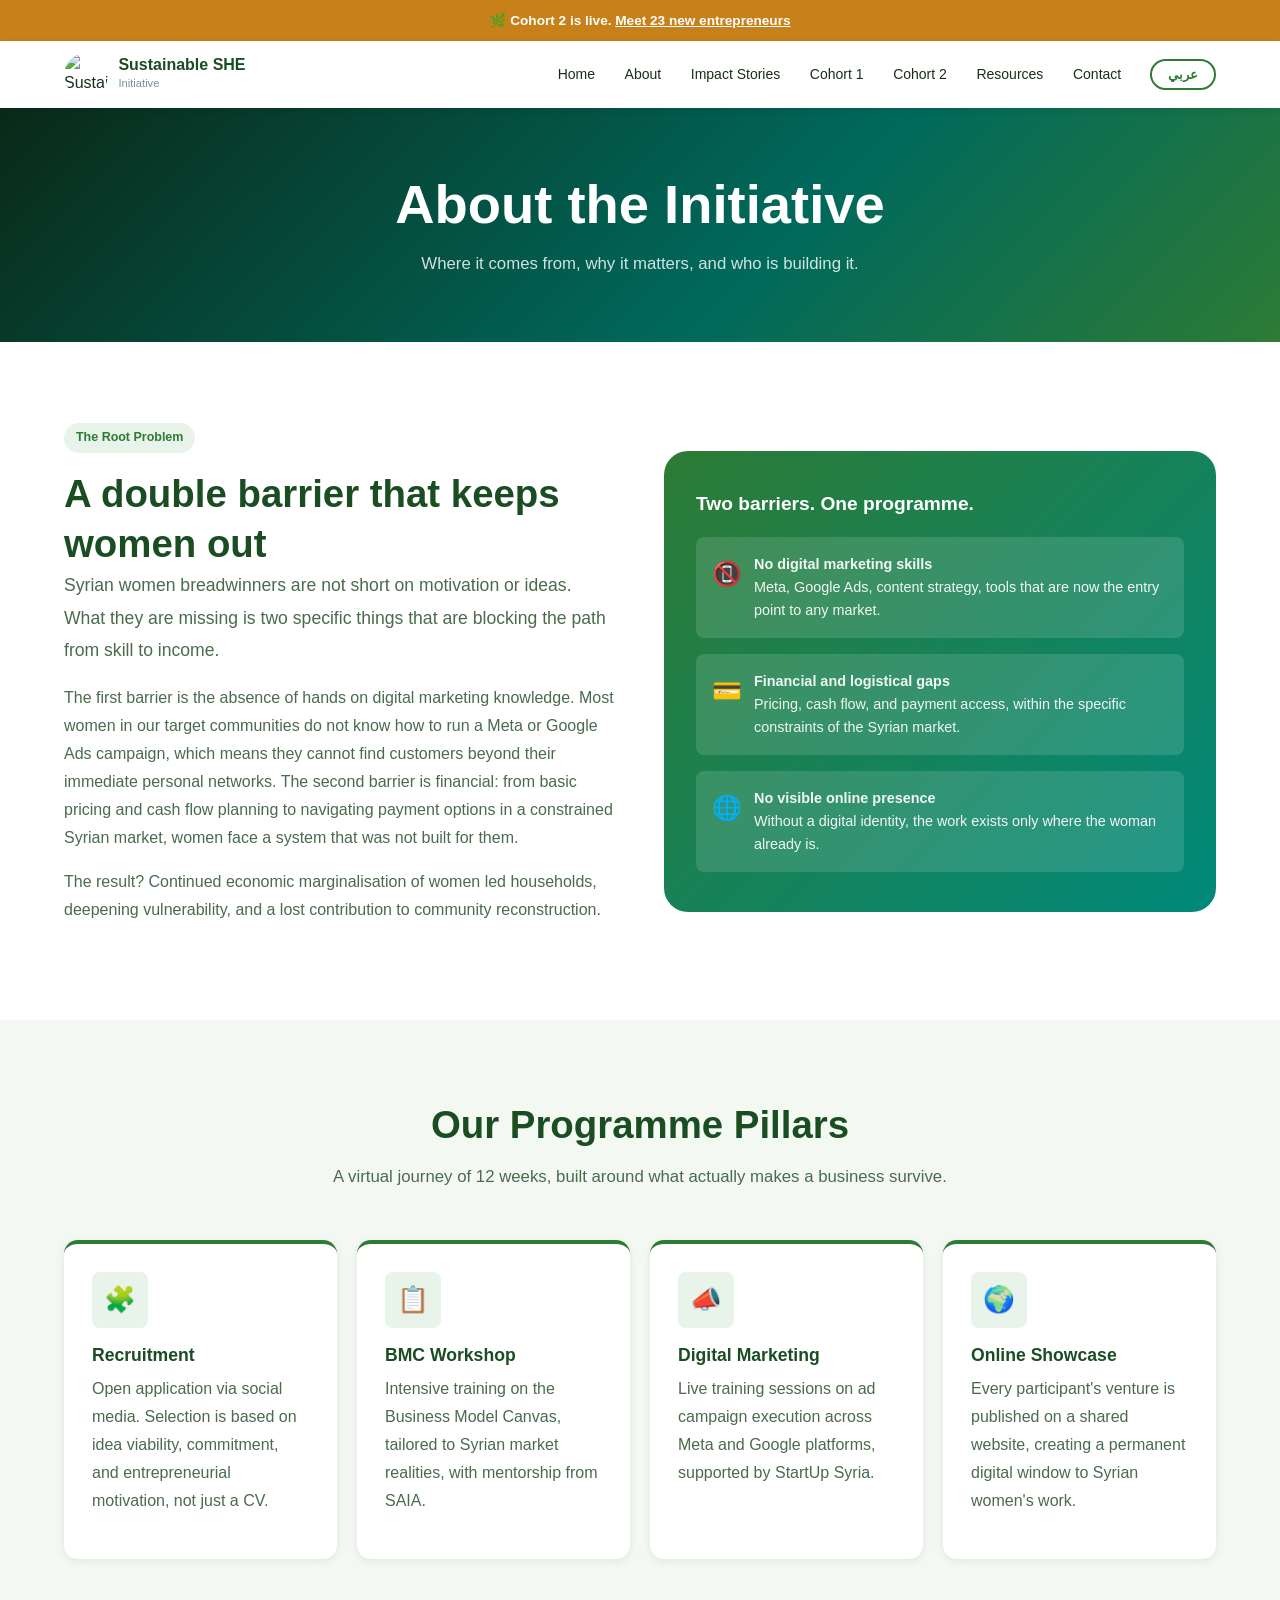
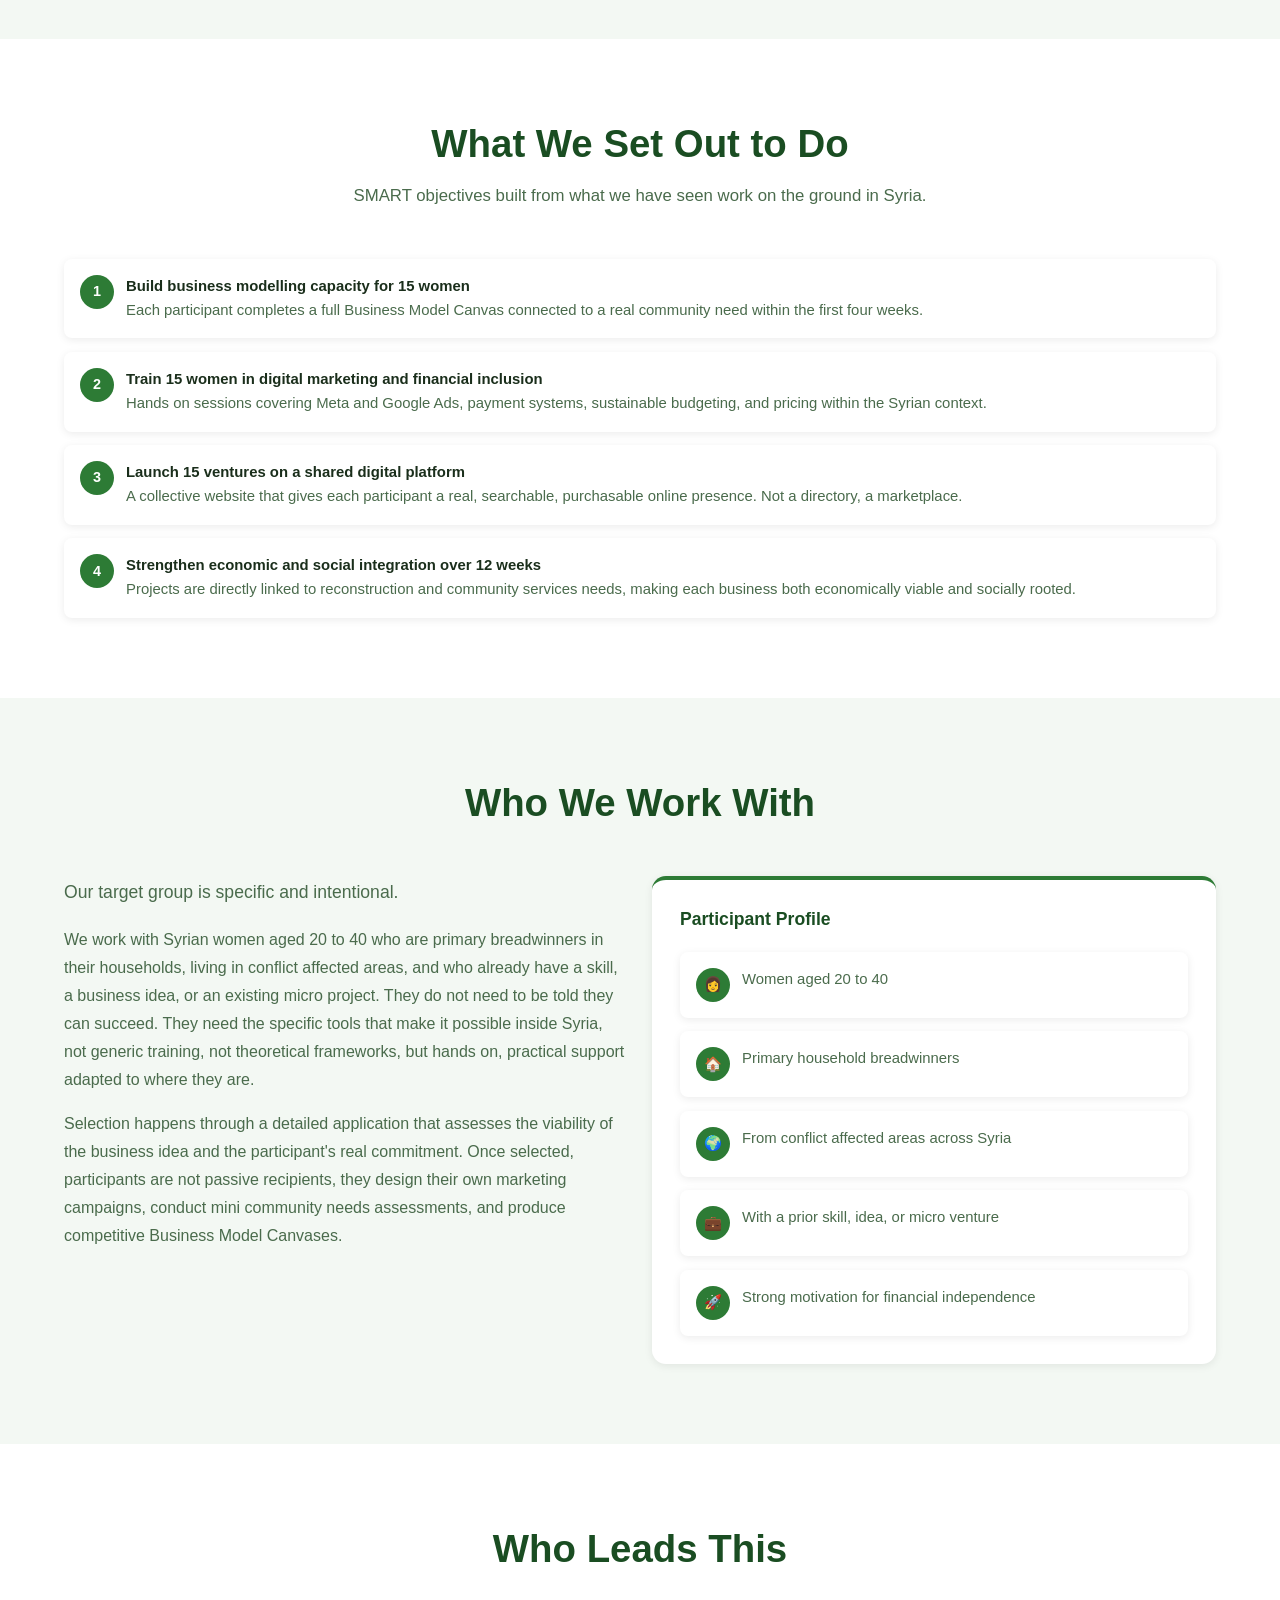
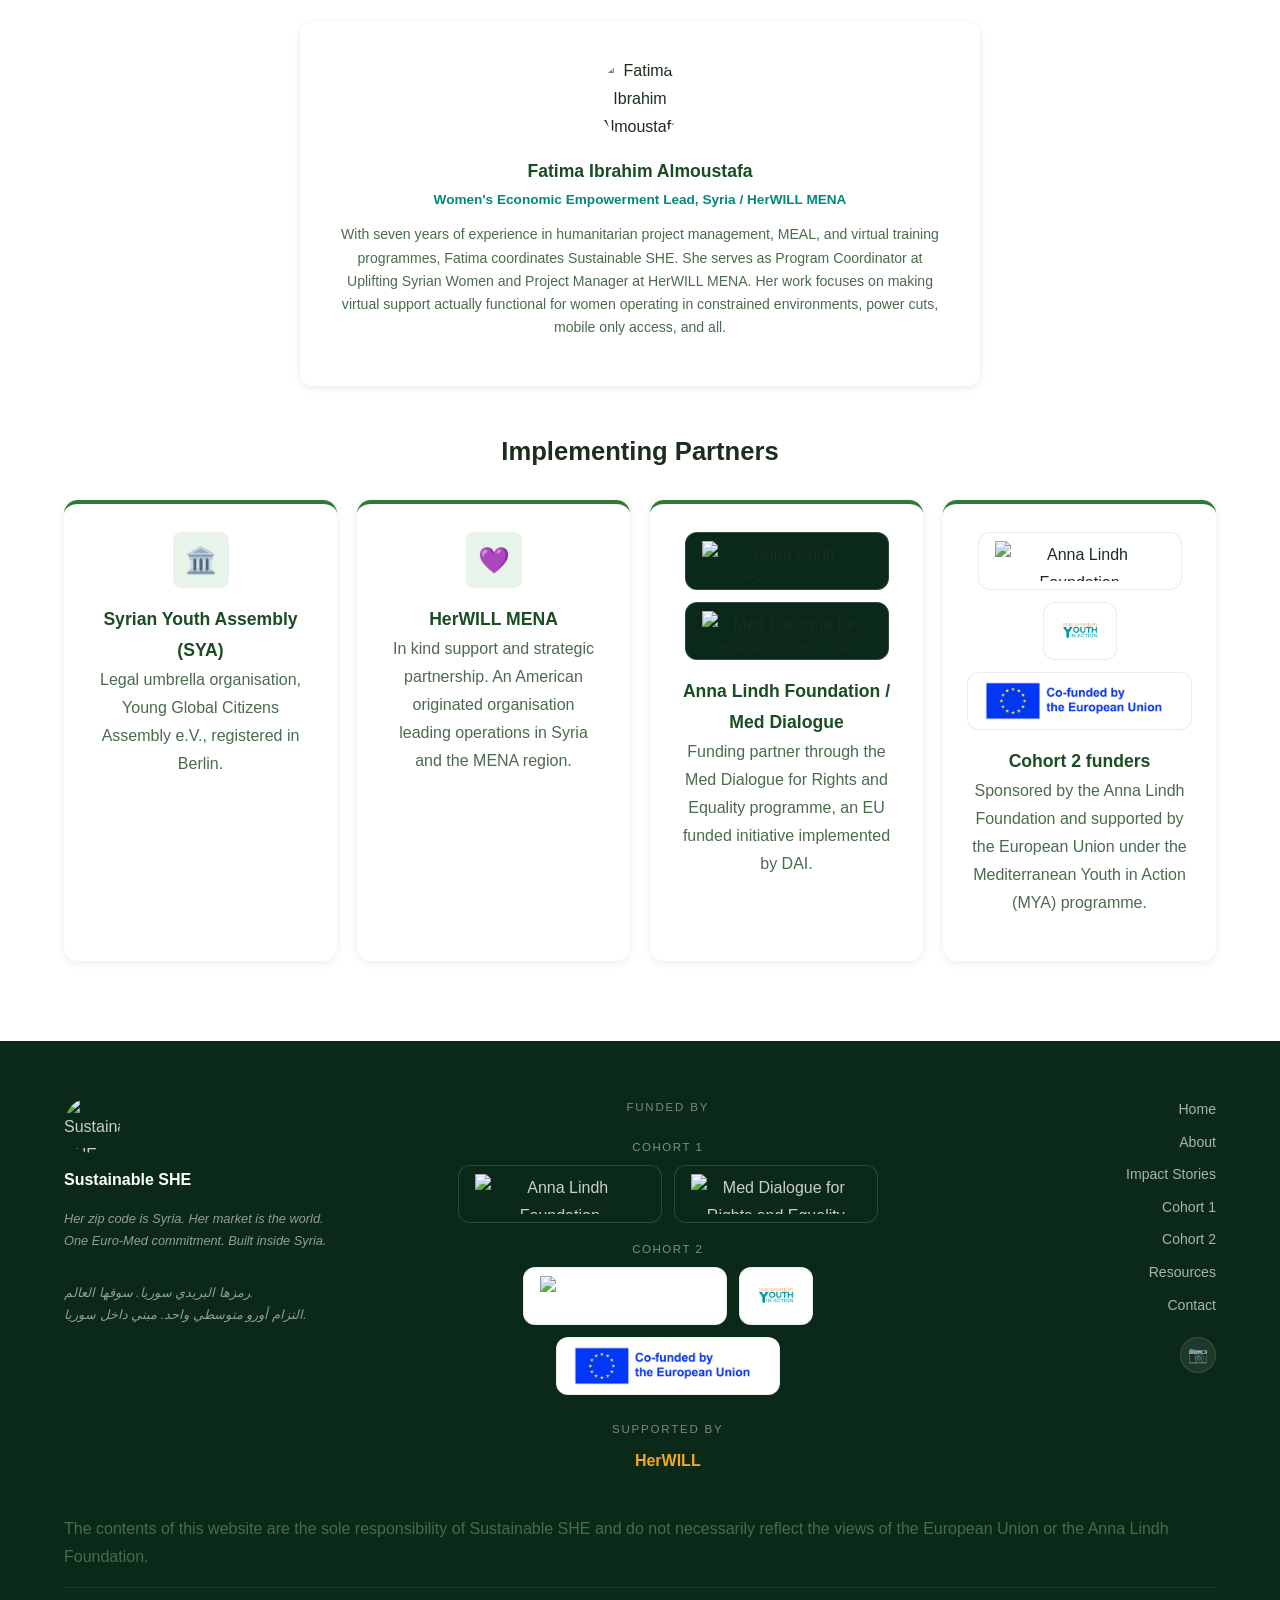
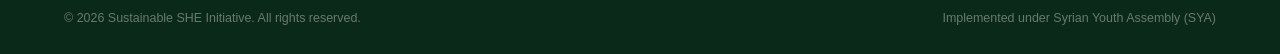
==== commit 4d57b140: "Add files via upload" ====
--- a/about.html
+++ b/about.html
@@ -298,7 +298,7 @@
           <h4 style="color:var(--green-dark);">Anna Lindh Foundation / Med Dialogue</h4>
           <p><span class="en-text">Funding partner through the Med Dialogue for Rights and Equality programme, an EU funded initiative implemented by DAI.</span><span class="ar-text">شريك تمويلي عبر برنامج Med Dialogue للحقوق والمساواة. مبادرة ممولة من الاتحاد الأوروبي ومنفذة من قِبَل DAI.</span></p>
         </div>
-      <div class="pillar-card text-center"><div class="chips-row" style="margin-bottom:1rem;"><span class="logo-chip dark"><img src="images/alf-logo.png" alt="Anna Lindh Foundation" loading="lazy" /></span><span class="logo-chip"><img src="images/mya-logo.png" alt="Mediterranean Youth in Action (MYA)" loading="lazy" /></span><span class="logo-chip eu"><img src="images/eu-logo.jpg" alt="Co-funded by the European Union" loading="lazy" /></span></div><h4 style="color:var(--green-dark);"><span class="en-text">Cohort 2 funders</span><span class="ar-text">داعمو الكوهرت الثاني</span></h4><p><span class="en-text">Sponsored by the Anna Lindh Foundation and supported by the European Union under the Mediterranean Youth in Action (MYA) programme.</span><span class="ar-text">برعاية مؤسسة آنا ليند وبدعم من الاتحاد الأوروبي ضمن برنامج شباب المتوسط في الفعل (MYA).</span></p></div></div>
+      <div class="pillar-card text-center"><div class="chips-row" style="margin-bottom:1rem;"><span class="logo-chip"><img src="images/alf-logo-color.png" alt="Anna Lindh Foundation" loading="lazy" /></span><span class="logo-chip mya"><img src="images/mya-logo.png" alt="Mediterranean Youth in Action (MYA)" loading="lazy" /></span><span class="logo-chip eu"><img src="images/eu-logo.jpg" alt="Co-funded by the European Union" loading="lazy" /></span></div><h4 style="color:var(--green-dark);"><span class="en-text">Cohort 2 funders</span><span class="ar-text">داعمو الكوهرت الثاني</span></h4><p><span class="en-text">Sponsored by the Anna Lindh Foundation and supported by the European Union under the Mediterranean Youth in Action (MYA) programme.</span><span class="ar-text">برعاية مؤسسة آنا ليند وبدعم من الاتحاد الأوروبي ضمن برنامج شباب المتوسط في الفعل (MYA).</span></p></div></div>
     </div>
   </section>
 
@@ -314,15 +314,7 @@
         </div>
         <div class="footer-funders">
           <div class="funders-label"><span class="en-text">Funded by</span><span class="ar-text">ممولة من</span></div>
-          <div class="funders-row">
-            <div class="funder-item">
-              <img src="images/alf-logo.png" alt="Anna Lindh Foundation" class="funder-logo-img" />
-            </div>
-            <div class="funder-divider"></div>
-            <div class="funder-item">
-              <img src="images/mdre-logo.png" alt="Med Dialogue" class="funder-logo-img" />
-            </div>
-          </div>
+          <p class="chips-label"><span class="en-text">Cohort 1</span><span class="ar-text">الكوهرت 1</span></p><div class="chips-row"><span class="logo-chip dark"><img src="images/alf-logo.png" alt="Anna Lindh Foundation" loading="lazy" /></span><span class="logo-chip dark"><img src="images/mdre-logo.png" alt="Med Dialogue for Rights and Equality" loading="lazy" /></span></div><p class="chips-label"><span class="en-text">Cohort 2</span><span class="ar-text">الكوهرت 2</span></p><div class="chips-row"><span class="logo-chip"><img src="images/alf-logo-color.png" alt="Anna Lindh Foundation" loading="lazy" /></span><span class="logo-chip"><img src="images/mya-logo.png" alt="Mediterranean Youth in Action (MYA)" loading="lazy" /></span><span class="logo-chip eu"><img src="images/eu-logo.jpg" alt="Co-funded by the European Union" loading="lazy" /></span></div>
           <div class="footer-support-label"><span class="en-text">Supported by</span><span class="ar-text">مدعومة من</span></div>
           <a href="https://www.herwill.org/about-herwill" target="_blank" rel="noopener" class="herwill-link">HerWILL</a>
         </div>
@@ -339,6 +331,7 @@
           </div>
         </div>
       </div>
+      <p class="footer-disclaimer"><span class="en-text">The contents of this website are the sole responsibility of Sustainable SHE and do not necessarily reflect the views of the European Union or the Anna Lindh Foundation.</span><span class="ar-text">محتويات هذا الموقع هي مسؤولية مبادرة Sustainable SHE وحدها، ولا تعكس بالضرورة وجهة نظر الاتحاد الأوروبي أو مؤسسة آنا ليند.</span></p>
       <div class="footer-divider"></div>
       <div class="footer-bottom">
         <span>© 2026 Sustainable SHE Initiative. All rights reserved.</span>
--- a/css/style.css
+++ b/css/style.css
@@ -0,0 +1,534 @@
+/* ============================================================
+   SUSTAINABLE SHE INITIATIVE — Design System
+   Colors extracted from logo: forest green, teal, gold
+   ============================================================ */
+
+:root {
+  --green-primary: #2D7B35;
+  --green-dark:    #1A4D22;
+  --green-deep:    #0A2918;
+  --teal:          #00897B;
+  --teal-dark:     #00695C;
+  --gold:          #C8801A;
+  --gold-light:    #F5A623;
+  --white:         #FFFFFF;
+  --bg-light:      #F3F8F3;
+  --bg-section:    #E8F4E9;
+  --border:        #C8E6C9;
+  --text-primary:  #1A2E1B;
+  --text-secondary:#4A6B4C;
+  --text-muted:    #78909C;
+  --footer-bg:     #0A2918;
+  --shadow-sm:     0 2px 8px rgba(0,0,0,0.08);
+  --shadow-md:     0 6px 24px rgba(0,0,0,0.12);
+  --shadow-lg:     0 12px 40px rgba(0,0,0,0.16);
+  --radius-sm:     8px;
+  --radius-md:     14px;
+  --radius-lg:     24px;
+  --radius-full:   100px;
+  --transition:    all 0.28s ease;
+  --max-width:     1200px;
+}
+
+/* === RESET === */
+*, *::before, *::after { box-sizing: border-box; margin: 0; padding: 0; }
+html { scroll-behavior: smooth; font-size: 16px; }
+body {
+  font-family: 'Poppins', 'Cairo', sans-serif;
+  color: var(--text-primary);
+  background: var(--white);
+  line-height: 1.75;
+  overflow-x: hidden;
+}
+body.rtl {
+  font-family: 'Cairo', 'Poppins', sans-serif;
+  direction: rtl;
+  text-align: right;
+}
+img { max-width: 100%; height: auto; display: block; }
+a { text-decoration: none; color: inherit; }
+ul { list-style: none; }
+
+/* === LANGUAGE TOGGLE LOGIC === */
+body.ltr .ar-text { display: none !important; }
+body.rtl .en-text { display: none !important; }
+
+/* === TYPOGRAPHY === */
+h1 { font-size: clamp(2rem, 5vw, 3.4rem); line-height: 1.2; font-weight: 700; }
+h2 { font-size: clamp(1.6rem, 4vw, 2.4rem); line-height: 1.3; font-weight: 700; }
+h3 { font-size: clamp(1.1rem, 2.5vw, 1.6rem); line-height: 1.35; font-weight: 700; }
+h4 { font-size: 1.1rem; font-weight: 600; }
+p  { color: var(--text-secondary); margin-bottom: 1em; }
+.lead { font-size: 1.1rem; line-height: 1.85; }
+
+/* === LAYOUT === */
+.container { max-width: var(--max-width); margin: 0 auto; padding: 0 1.5rem; }
+.section    { padding: 5rem 0; }
+.section-alt { background: var(--bg-light); }
+
+.section-header { text-align: center; margin-bottom: 3rem; }
+.section-header h2 { color: var(--green-dark); margin-bottom: 0.75rem; }
+.section-header .subtitle { max-width: 620px; margin: 0 auto; font-size: 1.05rem; }
+
+.grid-2 { display: grid; grid-template-columns: repeat(auto-fit, minmax(300px, 1fr)); gap: 1.5rem; }
+.grid-3 { display: grid; grid-template-columns: repeat(auto-fit, minmax(270px, 1fr)); gap: 1.5rem; }
+.grid-4 { display: grid; grid-template-columns: repeat(auto-fit, minmax(230px, 1fr)); gap: 1.25rem; }
+.grid-5 { display: grid; grid-template-columns: repeat(auto-fill, minmax(210px, 1fr)); gap: 1.25rem; }
+
+/* === BUTTONS === */
+.btn {
+  display: inline-flex; align-items: center; gap: 0.5rem;
+  padding: 0.8rem 1.8rem; border-radius: var(--radius-full);
+  font-weight: 600; font-size: 0.95rem; cursor: pointer;
+  border: 2px solid transparent; transition: var(--transition);
+  font-family: inherit; white-space: nowrap;
+}
+.btn-primary   { background: var(--green-primary); color: var(--white); border-color: var(--green-primary); }
+.btn-primary:hover { background: var(--green-dark); border-color: var(--green-dark); transform: translateY(-2px); box-shadow: var(--shadow-md); }
+.btn-outline   { background: transparent; color: var(--white); border-color: rgba(255,255,255,0.7); }
+.btn-outline:hover { background: rgba(255,255,255,0.15); border-color: var(--white); }
+.btn-gold      { background: var(--gold); color: var(--white); border-color: var(--gold); }
+.btn-gold:hover { background: #A8681A; border-color: #A8681A; transform: translateY(-2px); box-shadow: var(--shadow-md); }
+.btn-white     { background: var(--white); color: var(--green-dark); border-color: var(--white); }
+.btn-white:hover { background: var(--bg-light); }
+.btn-sm { padding: 0.5rem 1.2rem; font-size: 0.85rem; }
+
+/* === ANNOUNCEMENT BAR === */
+.announcement-bar {
+  background: var(--gold); color: var(--white);
+  text-align: center; padding: 0.55rem 1rem;
+  font-size: 0.85rem; font-weight: 600;
+}
+.announcement-bar a { color: var(--white); text-decoration: underline; }
+
+/* === NAVBAR === */
+.navbar {
+  position: sticky; top: 0; z-index: 900;
+  background: var(--white); box-shadow: var(--shadow-sm);
+}
+.navbar-inner {
+  display: flex; align-items: center; justify-content: space-between;
+  padding: 0.7rem 1.5rem; max-width: var(--max-width); margin: 0 auto;
+}
+.navbar-brand { display: flex; align-items: center; gap: 0.65rem; }
+.navbar-logo  { width: 44px; height: 44px; border-radius: 50%; object-fit: cover; }
+.navbar-site-name { font-weight: 700; font-size: 1rem; color: var(--green-dark); line-height: 1.2; }
+.navbar-site-sub  { font-size: 0.7rem; color: var(--text-muted); font-weight: 400; }
+
+.navbar-menu { display: flex; align-items: center; gap: 0.25rem; }
+.nav-link {
+  padding: 0.45rem 0.8rem; border-radius: var(--radius-sm);
+  font-weight: 500; font-size: 0.875rem; color: var(--text-primary);
+  transition: var(--transition); white-space: nowrap;
+}
+.nav-link:hover, .nav-link.active { color: var(--green-primary); background: var(--bg-section); }
+
+.lang-toggle {
+  margin-left: 0.75rem; padding: 0.4rem 1rem;
+  border-radius: var(--radius-full); border: 2px solid var(--green-primary);
+  background: transparent; color: var(--green-primary);
+  font-size: 0.82rem; font-weight: 700; cursor: pointer;
+  transition: var(--transition); font-family: inherit;
+}
+.lang-toggle:hover { background: var(--green-primary); color: var(--white); }
+.rtl .lang-toggle { margin-left: 0; margin-right: 0.75rem; }
+
+.hamburger { display: none; flex-direction: column; gap: 5px; cursor: pointer; background: none; border: none; padding: 0.4rem; }
+.hamburger span { width: 22px; height: 2px; background: var(--text-primary); border-radius: 2px; transition: var(--transition); display: block; }
+
+/* === MOBILE MENU === */
+.mobile-nav {
+  display: none; position: fixed; inset: 0; z-index: 950;
+  background: var(--white); flex-direction: column;
+  align-items: center; justify-content: center; gap: 1.75rem;
+}
+.mobile-nav.open { display: flex; }
+.mobile-nav .nav-link { font-size: 1.25rem; padding: 0.6rem 2rem; }
+.mobile-nav-close {
+  position: absolute; top: 1.2rem; right: 1.2rem;
+  background: none; border: none; font-size: 1.75rem; cursor: pointer; color: var(--text-primary);
+}
+.rtl .mobile-nav-close { right: auto; left: 1.2rem; }
+
+/* === HERO === */
+.hero {
+  background: linear-gradient(135deg, var(--green-deep) 0%, var(--teal-dark) 55%, var(--green-primary) 100%);
+  color: var(--white); padding: 5rem 0; min-height: 88vh;
+  display: flex; align-items: center; position: relative; overflow: hidden;
+}
+.hero::before {
+  content: ''; position: absolute; inset: 0;
+  background: url("data:image/svg+xml,%3Csvg width='40' height='40' viewBox='0 0 40 40' xmlns='http://www.w3.org/2000/svg'%3E%3Ccircle cx='20' cy='20' r='1.5' fill='%23ffffff' fill-opacity='0.06'/%3E%3C/svg%3E");
+  pointer-events: none;
+}
+.hero-inner {
+  position: relative; display: grid;
+  grid-template-columns: 1fr 1fr; gap: 3rem; align-items: center;
+}
+.hero-badge {
+  display: inline-flex; align-items: center; gap: 0.5rem;
+  background: rgba(255,255,255,0.12); border: 1px solid rgba(255,255,255,0.25);
+  color: rgba(255,255,255,0.95); padding: 0.4rem 1.1rem;
+  border-radius: var(--radius-full); font-size: 0.82rem; font-weight: 600;
+  margin-bottom: 1.25rem;
+}
+.hero h1 { color: var(--white); margin-bottom: 1.25rem; }
+.hero-tagline-1 {
+  font-size: 1.1rem; font-style: italic;
+  color: rgba(255,255,255,0.92); margin-bottom: 0.4rem;
+}
+.hero-tagline-2 {
+  font-size: 0.95rem; color: rgba(255,255,255,0.7); margin-bottom: 2rem;
+}
+.hero-actions { display: flex; flex-wrap: wrap; gap: 1rem; }
+.hero-visual { display: flex; justify-content: center; align-items: center; }
+.hero-logo-ring {
+  width: 300px; height: 300px; border-radius: 50%;
+  background: rgba(255,255,255,0.08); backdrop-filter: blur(12px);
+  border: 2px solid rgba(255,255,255,0.18);
+  display: flex; align-items: center; justify-content: center;
+  box-shadow: 0 0 60px rgba(0,0,0,0.25);
+}
+.hero-logo-img { width: 230px; height: 230px; object-fit: contain; }
+
+/* === STATS BAR === */
+.stats-bar { background: var(--green-dark); color: var(--white); padding: 2rem 0; }
+.stats-grid { display: grid; grid-template-columns: repeat(4, 1fr); gap: 1rem; text-align: center; }
+.stat-num { font-size: 2.2rem; font-weight: 800; color: var(--gold-light); line-height: 1; margin-bottom: 0.3rem; }
+.stat-label { font-size: 0.85rem; color: rgba(255,255,255,0.78); }
+
+/* === PAGE HERO (inner pages) === */
+.page-hero {
+  background: linear-gradient(135deg, var(--green-deep) 0%, var(--teal-dark) 60%, var(--green-primary) 100%);
+  padding: 4rem 0; text-align: center; color: var(--white);
+}
+.page-hero h1 { color: var(--white); margin-bottom: 0.75rem; }
+.page-hero .subtitle { color: rgba(255,255,255,0.82); font-size: 1.05rem; max-width: 580px; margin: 0 auto; }
+
+/* === PILLAR CARDS === */
+.pillar-card {
+  background: var(--white); border-radius: var(--radius-md);
+  padding: 1.75rem; box-shadow: var(--shadow-sm);
+  border-top: 4px solid var(--green-primary); transition: var(--transition);
+}
+.pillar-card:hover { box-shadow: var(--shadow-md); transform: translateY(-4px); }
+.pillar-icon {
+  width: 56px; height: 56px; border-radius: var(--radius-sm);
+  background: var(--bg-section); display: flex; align-items: center;
+  justify-content: center; font-size: 1.6rem; margin-bottom: 1rem;
+}
+.pillar-card h3 { color: var(--green-dark); margin-bottom: 0.5rem; font-size: 1.1rem; }
+
+/* === PROBLEM SECTION === */
+.problem-grid { display: grid; grid-template-columns: 1fr 1fr; gap: 3rem; align-items: center; }
+.problem-visual {
+  background: linear-gradient(135deg, var(--green-primary), var(--teal));
+  border-radius: var(--radius-lg); padding: 2.5rem 2rem; color: var(--white);
+}
+.problem-visual h3 { color: var(--white); margin-bottom: 1.25rem; font-size: 1.2rem; }
+.barrier-list { display: flex; flex-direction: column; gap: 1rem; }
+.barrier-item {
+  background: rgba(255,255,255,0.13); border-radius: var(--radius-sm);
+  padding: 1rem; display: flex; gap: 0.75rem; align-items: flex-start;
+}
+.barrier-em { font-size: 1.5rem; flex-shrink: 0; }
+.barrier-text { font-size: 0.9rem; color: rgba(255,255,255,0.93); line-height: 1.6; }
+
+/* === STORY CARDS === */
+.story-card {
+  background: var(--white); border-radius: var(--radius-md);
+  box-shadow: var(--shadow-sm); overflow: hidden; transition: var(--transition);
+}
+.story-card:hover { box-shadow: var(--shadow-md); transform: translateY(-4px); }
+.story-head {
+  background: linear-gradient(135deg, var(--green-primary), var(--teal-dark));
+  padding: 1.25rem; color: var(--white);
+}
+.story-head h3 { color: var(--white); font-size: 1rem; margin-bottom: 0.2rem; }
+.story-head .project { font-size: 0.82rem; color: rgba(255,255,255,0.85); font-style: italic; }
+.story-head .location { font-size: 0.78rem; color: rgba(255,255,255,0.7); margin-top: 0.2rem; }
+.story-body { padding: 1.25rem; }
+.story-body p { font-size: 0.92rem; line-height: 1.7; margin: 0; }
+
+/* === TESTIMONIAL CARDS === */
+.testimonial-card {
+  background: var(--white); border-radius: var(--radius-md);
+  padding: 1.5rem; box-shadow: var(--shadow-sm);
+  border-left: 4px solid var(--gold); position: relative; overflow: hidden;
+}
+.rtl .testimonial-card { border-left: none; border-right: 4px solid var(--gold); }
+.testimonial-card::before {
+  content: '"'; position: absolute; top: -8px;
+  left: 1rem; font-size: 5rem; color: var(--gold-light);
+  opacity: 0.18; font-family: Georgia, serif; line-height: 1; pointer-events: none;
+}
+.rtl .testimonial-card::before { left: auto; right: 1rem; }
+.testimonial-text { font-style: italic; color: var(--text-secondary); line-height: 1.72; margin-bottom: 1rem; font-size: 0.93rem; }
+.testimonial-who { font-weight: 700; color: var(--green-dark); font-size: 0.88rem; }
+.testimonial-project { font-size: 0.78rem; color: var(--teal); }
+
+/* === ENTREPRENEUR CARD === */
+.entrepreneur-card {
+  background: var(--white); border-radius: var(--radius-md);
+  box-shadow: var(--shadow-sm); overflow: hidden;
+  transition: var(--transition); display: flex; flex-direction: column;
+}
+.entrepreneur-card:hover { box-shadow: var(--shadow-md); transform: translateY(-4px); }
+.ent-head {
+  background: linear-gradient(135deg, var(--green-primary) 0%, var(--teal) 100%);
+  padding: 1.25rem 1rem; text-align: center; color: var(--white);
+}
+.ent-initials {
+  width: 60px; height: 60px; border-radius: 50%;
+  background: rgba(255,255,255,0.18); border: 2px solid rgba(255,255,255,0.35);
+  display: flex; align-items: center; justify-content: center;
+  font-size: 1.3rem; font-weight: 700; color: var(--white);
+  margin: 0 auto 0.6rem;
+}
+.ent-name    { font-size: 0.95rem; font-weight: 700; color: var(--white); margin-bottom: 0.15rem; }
+.ent-project { font-size: 0.8rem; color: rgba(255,255,255,0.85); font-style: italic; }
+.ent-body    { padding: 1rem; flex: 1; display: flex; flex-direction: column; gap: 0.6rem; }
+.ent-tagline { font-size: 0.85rem; color: var(--text-secondary); line-height: 1.6; }
+.ent-location { font-size: 0.78rem; color: var(--text-muted); }
+.ent-links   { display: flex; flex-wrap: wrap; gap: 0.4rem; margin-top: auto; }
+.soc-link {
+  display: inline-flex; align-items: center; gap: 0.25rem;
+  padding: 0.3rem 0.7rem; border-radius: var(--radius-full);
+  font-size: 0.75rem; font-weight: 600; transition: var(--transition);
+}
+.soc-link.wa  { background: #E8F5E9; color: #1B5E20; }
+.soc-link.wa:hover  { background: #2E7D32; color: var(--white); }
+.soc-link.ig  { background: #FCE4EC; color: #880E4F; }
+.soc-link.ig:hover  { background: #C2185B; color: var(--white); }
+.soc-link.fb  { background: #E3F2FD; color: #0D47A1; }
+.soc-link.fb:hover  { background: #1565C0; color: var(--white); }
+
+/* === FILTER BAR (Cohort) === */
+.filter-bar { display: flex; gap: 1rem; align-items: center; flex-wrap: wrap; margin-bottom: 2rem; }
+.search-box {
+  flex: 1; min-width: 200px; padding: 0.65rem 1.1rem;
+  border: 2px solid var(--border); border-radius: var(--radius-full);
+  font-size: 0.95rem; font-family: inherit; outline: none; transition: var(--transition);
+  color: var(--text-primary); background: var(--white);
+}
+.search-box:focus { border-color: var(--green-primary); }
+.results-count { font-size: 0.85rem; color: var(--text-muted); white-space: nowrap; }
+
+/* === CTA SECTION === */
+.cta-section {
+  background: linear-gradient(135deg, var(--green-dark), var(--teal-dark));
+  padding: 4rem 0; text-align: center; color: var(--white);
+}
+.cta-section h2 { color: var(--white); margin-bottom: 1rem; }
+.cta-section p  { color: rgba(255,255,255,0.82); max-width: 540px; margin: 0 auto 2rem; }
+.cta-buttons    { display: flex; justify-content: center; flex-wrap: wrap; gap: 1rem; }
+
+/* === CONTACT === */
+.contact-split { display: grid; grid-template-columns: 1fr 1fr; gap: 3rem; align-items: start; }
+.contact-items { display: flex; flex-direction: column; gap: 1.5rem; }
+.c-item { display: flex; gap: 1rem; align-items: flex-start; }
+.rtl .c-item { flex-direction: row-reverse; }
+.c-icon {
+  width: 48px; height: 48px; border-radius: var(--radius-sm);
+  background: var(--bg-section); display: flex; align-items: center;
+  justify-content: center; font-size: 1.3rem; flex-shrink: 0; color: var(--green-primary);
+}
+.c-info h4 { color: var(--green-dark); font-size: 1rem; margin-bottom: 0.2rem; }
+.c-info a, .c-info p { color: var(--text-secondary); font-size: 0.93rem; margin: 0; }
+.c-info a:hover { color: var(--green-primary); }
+
+.join-panel {
+  background: linear-gradient(135deg, var(--green-primary), var(--teal));
+  border-radius: var(--radius-lg); padding: 2.5rem 2rem;
+  color: var(--white); text-align: center;
+  display: flex; flex-direction: column; align-items: center; gap: 1.25rem;
+}
+.join-panel h3 { color: var(--white); font-size: 1.5rem; }
+.join-panel p  { color: rgba(255,255,255,0.88); max-width: 300px; margin: 0; }
+
+/* === FOOTER === */
+.footer { background: var(--footer-bg); color: rgba(255,255,255,0.78); padding: 3.5rem 0 1.5rem; }
+.footer-grid { display: grid; grid-template-columns: 1.2fr 1.6fr 1fr; gap: 3rem; margin-bottom: 2.5rem; }
+
+.footer-brand { display: flex; flex-direction: column; gap: 0.85rem; }
+.footer-logo  { width: 56px; height: 56px; border-radius: 50%; object-fit: cover; }
+.footer-name  { font-weight: 700; font-size: 1rem; color: var(--white); }
+.footer-slogans { font-size: 0.8rem; color: rgba(255,255,255,0.55); line-height: 1.7; font-style: italic; }
+
+.footer-funders { text-align: center; }
+.funders-label {
+  font-size: 0.72rem; text-transform: uppercase; letter-spacing: 1.8px;
+  color: rgba(255,255,255,0.45); margin-bottom: 1.25rem;
+}
+.funders-row { display: flex; justify-content: center; align-items: center; gap: 2rem; flex-wrap: wrap; }
+.funder-item { text-align: center; }
+.funder-name-styled {
+  display: inline-block; color: var(--white); font-weight: 700; font-size: 0.95rem;
+  letter-spacing: 0.5px; line-height: 1.3;
+}
+.funder-sub { font-size: 0.7rem; color: rgba(255,255,255,0.5); letter-spacing: 0.3px; }
+.funder-divider { width: 1px; height: 40px; background: rgba(255,255,255,0.15); }
+
+.footer-support-label {
+  font-size: 0.72rem; text-transform: uppercase; letter-spacing: 1.8px;
+  color: rgba(255,255,255,0.45); margin-top: 1.5rem; margin-bottom: 0.5rem;
+}
+.herwill-link { color: var(--gold-light); font-weight: 700; font-size: 1rem; transition: var(--transition); }
+.herwill-link:hover { color: var(--white); }
+
+.footer-links { display: flex; flex-direction: column; gap: 0.5rem; align-items: flex-end; }
+.rtl .footer-links { align-items: flex-start; }
+.footer-link { color: rgba(255,255,255,0.65); font-size: 0.88rem; transition: var(--transition); }
+.footer-link:hover { color: var(--gold-light); }
+.footer-socials { display: flex; gap: 0.75rem; margin-top: 0.75rem; }
+.footer-socials a {
+  width: 36px; height: 36px; border-radius: 50%;
+  background: rgba(255,255,255,0.08); display: flex; align-items: center;
+  justify-content: center; color: rgba(255,255,255,0.7); font-size: 1rem;
+  transition: var(--transition); border: 1px solid rgba(255,255,255,0.12);
+}
+.footer-socials a:hover { background: var(--green-primary); color: var(--white); border-color: var(--green-primary); }
+
+.footer-divider { height: 1px; background: rgba(255,255,255,0.08); margin-bottom: 1.25rem; }
+.footer-bottom {
+  display: flex; justify-content: space-between; align-items: center;
+  font-size: 0.78rem; color: rgba(255,255,255,0.38); flex-wrap: wrap; gap: 0.5rem;
+}
+
+/* === SCROLL TO TOP === */
+#scrollTop {
+  position: fixed; bottom: 1.75rem; right: 1.75rem;
+  width: 42px; height: 42px; border-radius: 50%;
+  background: var(--green-primary); color: var(--white);
+  border: none; cursor: pointer; font-size: 1.1rem;
+  display: none; align-items: center; justify-content: center;
+  box-shadow: var(--shadow-md); transition: var(--transition); z-index: 200;
+}
+#scrollTop:hover { background: var(--green-dark); }
+#scrollTop.show  { display: flex; }
+.rtl #scrollTop  { right: auto; left: 1.75rem; }
+
+/* === UTILITIES === */
+.text-center { text-align: center; }
+.text-green  { color: var(--green-primary); }
+.text-gold   { color: var(--gold); }
+.text-white  { color: var(--white); }
+.fw-700      { font-weight: 700; }
+.mt-2        { margin-top: 2rem; }
+.mb-0        { margin-bottom: 0; }
+.tag-badge {
+  display: inline-block; padding: 0.25rem 0.75rem;
+  border-radius: var(--radius-full); font-size: 0.78rem;
+  font-weight: 600; background: var(--bg-section); color: var(--green-primary);
+}
+.quote-mark {
+  font-size: 4rem; color: var(--gold-light); opacity: 0.25;
+  font-family: Georgia, serif; line-height: 0.5; display: block; margin-bottom: 0.5rem;
+}
+
+/* === PADLET SECTION === */
+.padlet-section { text-align: center; background: var(--bg-section); padding: 3rem 0; }
+.padlet-section h3 { color: var(--green-dark); margin-bottom: 0.75rem; }
+.padlet-section p  { margin-bottom: 1.5rem; }
+
+/* === OBJECTIVE LIST === */
+.obj-list { display: flex; flex-direction: column; gap: 0.85rem; }
+.obj-item {
+  display: flex; gap: 0.75rem; align-items: flex-start;
+  background: var(--white); border-radius: var(--radius-sm);
+  padding: 1rem; box-shadow: var(--shadow-sm);
+}
+.rtl .obj-item { flex-direction: row-reverse; }
+.obj-num {
+  width: 34px; height: 34px; border-radius: 50%;
+  background: var(--green-primary); color: var(--white);
+  font-weight: 700; font-size: 0.9rem;
+  display: flex; align-items: center; justify-content: center; flex-shrink: 0;
+}
+.obj-text { font-size: 0.93rem; color: var(--text-secondary); line-height: 1.6; }
+.obj-text strong { color: var(--text-primary); }
+
+/* === TEAM CARD === */
+.team-card {
+  background: var(--white); border-radius: var(--radius-md);
+  padding: 2rem; box-shadow: var(--shadow-sm); text-align: center;
+}
+.team-avatar {
+  width: 80px; height: 80px; border-radius: 50%;
+  background: linear-gradient(135deg, var(--green-primary), var(--teal));
+  display: flex; align-items: center; justify-content: center;
+  font-size: 2rem; margin: 0 auto 1rem; color: var(--white); font-weight: 700;
+}
+.team-name { color: var(--green-dark); margin-bottom: 0.25rem; font-size: 1.1rem; }
+.team-title { font-size: 0.85rem; color: var(--teal); margin-bottom: 0.75rem; font-weight: 600; }
+.team-bio   { font-size: 0.88rem; line-height: 1.65; }
+
+/* === RESPONSIVE === */
+@media (max-width: 1024px) {
+  .footer-grid       { grid-template-columns: 1fr 1fr; }
+  .footer-links      { display: none; }
+  .problem-grid      { grid-template-columns: 1fr; }
+  .contact-split     { grid-template-columns: 1fr; }
+  .stats-grid        { grid-template-columns: repeat(2,1fr); }
+}
+@media (max-width: 768px) {
+  .navbar-menu  { display: none; }
+  .hamburger    { display: flex; }
+  .hero         { min-height: 70vh; padding: 3.5rem 0; }
+  .hero-inner   { grid-template-columns: 1fr; text-align: center; }
+  .hero-visual  { order: -1; }
+  .hero-logo-ring { width: 200px; height: 200px; }
+  .hero-logo-img  { width: 160px; height: 160px; }
+  .hero-actions   { justify-content: center; }
+  .stats-grid     { grid-template-columns: repeat(2,1fr); }
+  .footer-grid    { grid-template-columns: 1fr; text-align: center; }
+  .funders-row    { gap: 1.25rem; }
+  .footer-bottom  { flex-direction: column; text-align: center; }
+  .section        { padding: 3.5rem 0; }
+}
+@media (max-width: 480px) {
+  .stat-num { font-size: 1.8rem; }
+  h1        { font-size: 1.9rem; }
+  .hero-tagline-1 { font-size: 0.98rem; }
+}
+
+/* === ENTREPRENEUR PHOTO === */
+.ent-photo {
+  width: 70px; height: 70px; border-radius: 50%;
+  object-fit: cover; object-position: top center;
+  border: 3px solid rgba(255,255,255,0.35);
+  margin: 0 auto 0.6rem; display: block;
+}
+
+/* === FUNDER LOGOS (real images) === */
+.funder-logo-img {
+  height: 44px; width: auto; max-width: 130px;
+  object-fit: contain; filter: brightness(0) invert(1);
+  opacity: 0.92;
+}
+.funder-logo-img:hover { opacity: 1; }
+
+/* v1.3 */
+.logo-chip{display:inline-flex;align-items:center;justify-content:center;height:58px;padding:8px 16px;border-radius:12px;background:#fff;border:1px solid rgba(0,0,0,.08)}
+.logo-chip.dark{background:#0A2918;border-color:rgba(255,255,255,.15)}
+.logo-chip img{height:100%;width:auto;max-width:170px;object-fit:contain;display:block}
+.logo-chip.eu img{max-width:240px}
+.chips-row{display:flex;flex-wrap:wrap;gap:.75rem;justify-content:center;align-items:center}
+.chips-label{font-size:.72rem;text-transform:uppercase;letter-spacing:1.5px;color:var(--text-muted);margin:1rem 0 .5rem;text-align:center}
+.testimonials-grid{display:grid;grid-template-columns:repeat(auto-fill,minmax(290px,1fr));gap:1.5rem}
+.btn-outline-green{background:transparent;color:var(--green-primary);border-color:var(--green-primary)}
+.btn-outline-green:hover{background:var(--green-primary);color:var(--white)}
+.doc-card{background:var(--white);border-radius:var(--radius-md);box-shadow:var(--shadow-sm);overflow:hidden;display:flex;flex-direction:column;transition:var(--transition)}
+.doc-card:hover{box-shadow:var(--shadow-md);transform:translateY(-4px)}
+.doc-cover{width:100%;height:290px;object-fit:cover;object-position:top center;background:var(--bg-light);border-bottom:1px solid var(--border)}
+.doc-body{padding:1.5rem;display:flex;flex-direction:column;gap:.6rem;flex:1}
+.doc-body h3{color:var(--green-dark);font-size:1.2rem;margin:.25rem 0 0}
+.doc-sub{font-style:italic;font-size:.9rem;margin:0}
+.doc-meta{font-size:.8rem;color:var(--text-muted);margin:0}
+.doc-actions{display:flex;flex-wrap:wrap;gap:.75rem;margin-top:auto;padding-top:.75rem}
+.doc-note{max-width:760px;margin:1.25rem auto 2.5rem;text-align:center;font-size:.85rem;color:var(--text-muted)}
+@media (max-width:1100px){.nav-link{padding:.4rem .5rem;font-size:.8rem}.navbar-site-sub{display:none}}
+
+/* v1.4 */
+.hero-logo-ring{overflow:hidden}
+.hero-logo-ring .hero-logo-img{width:100%;height:100%;object-fit:cover;transform:scale(1.5)}
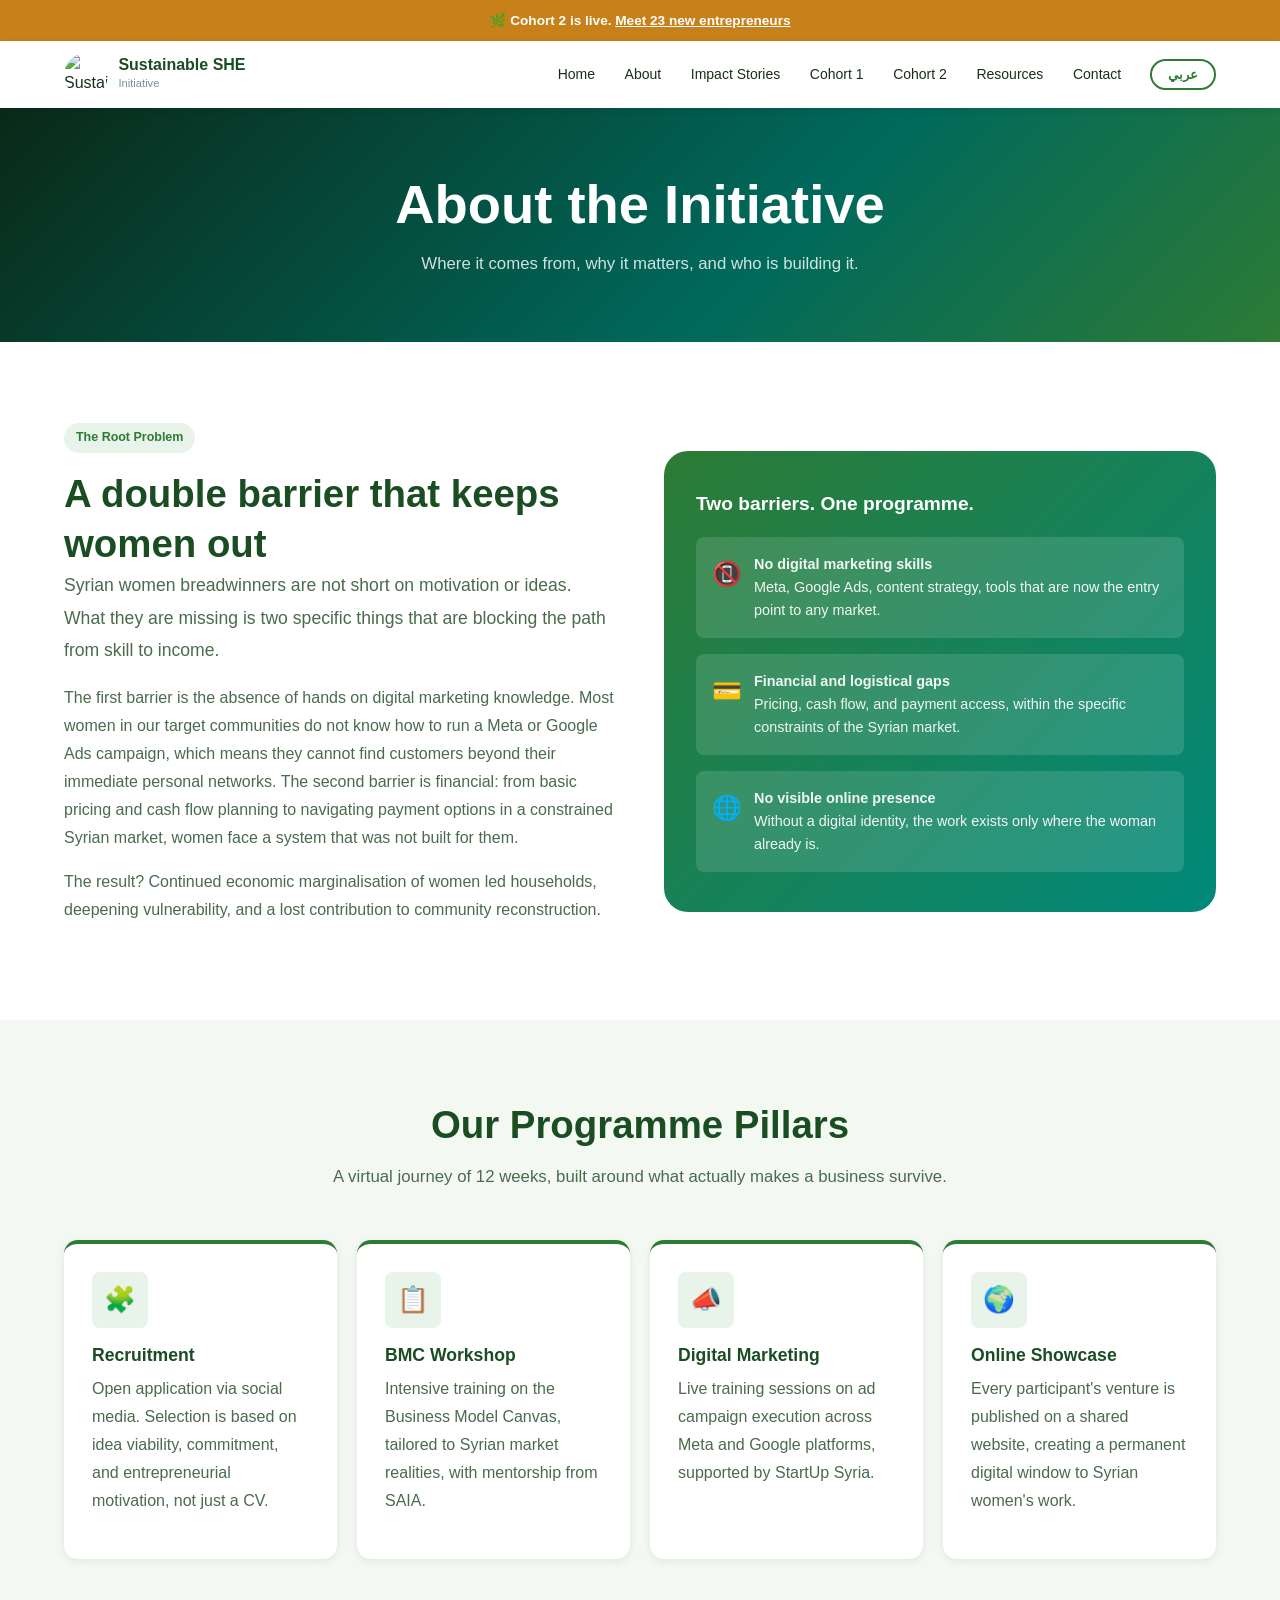
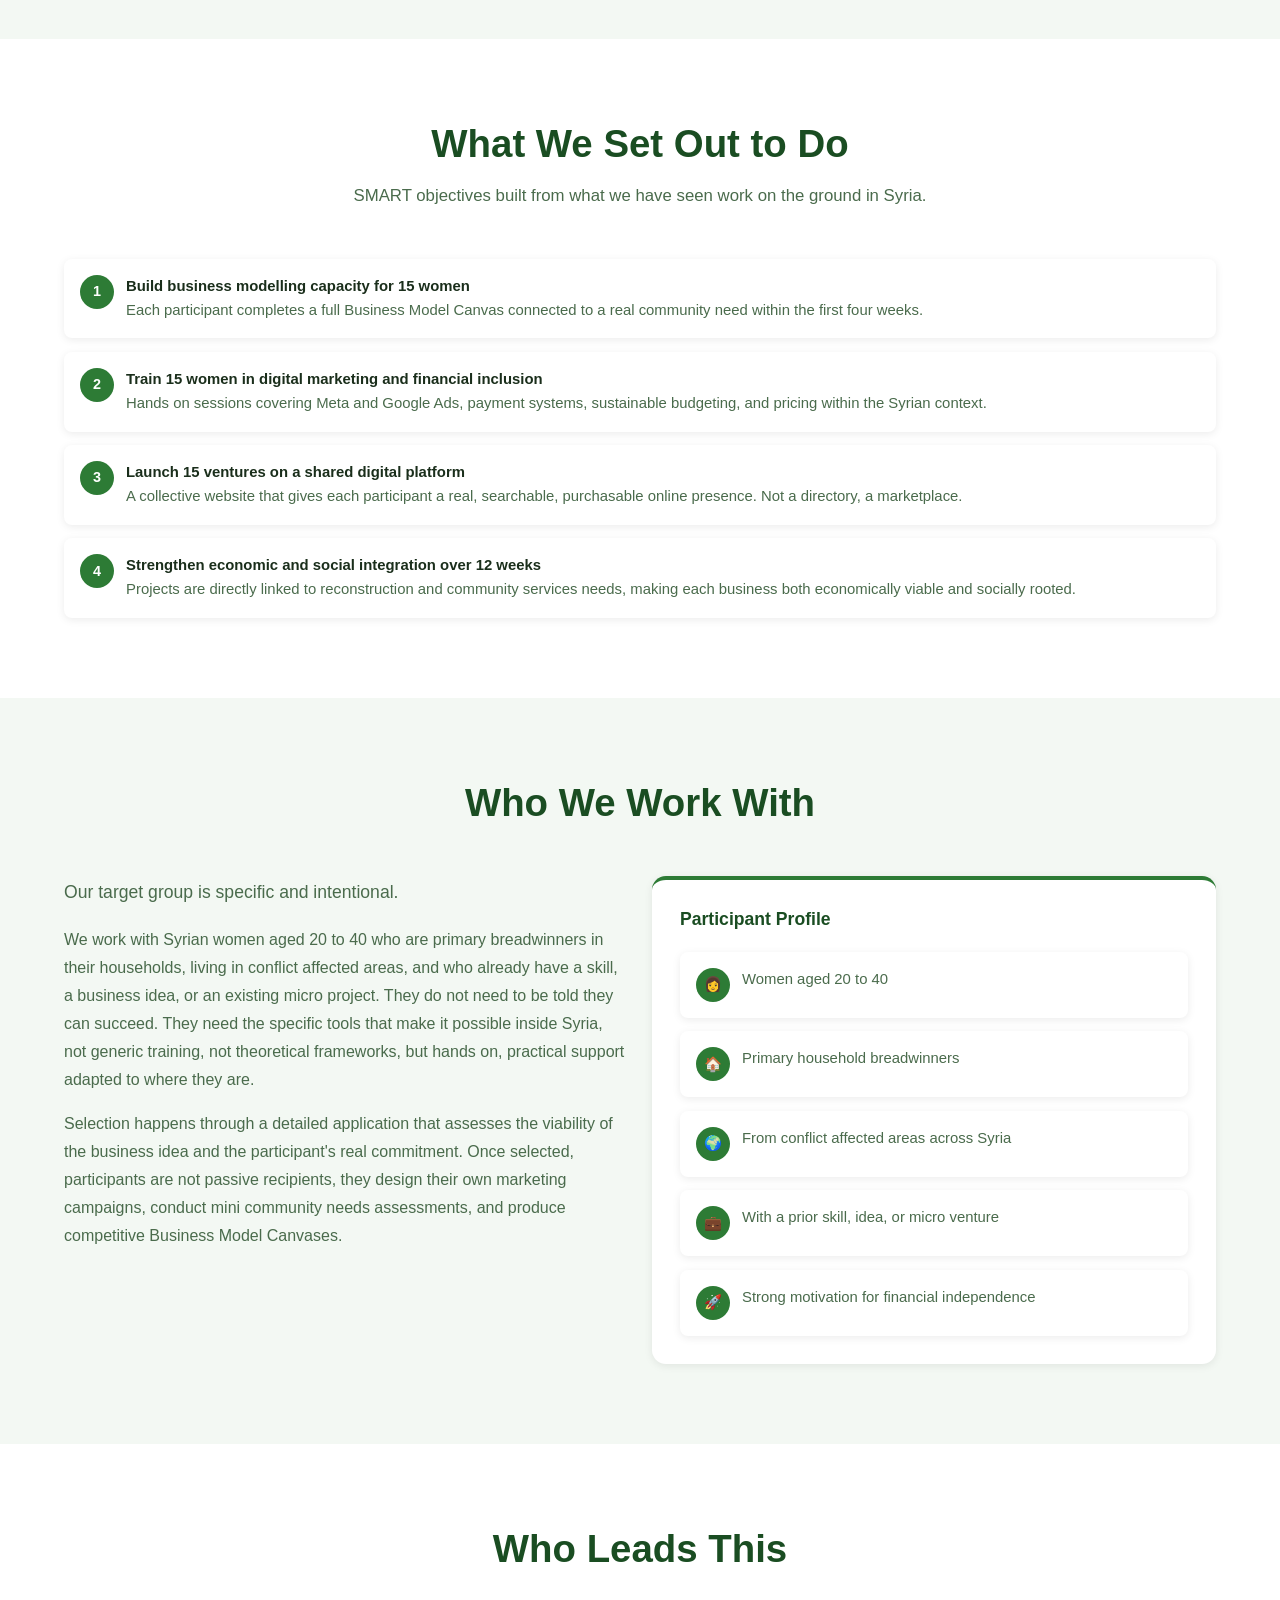
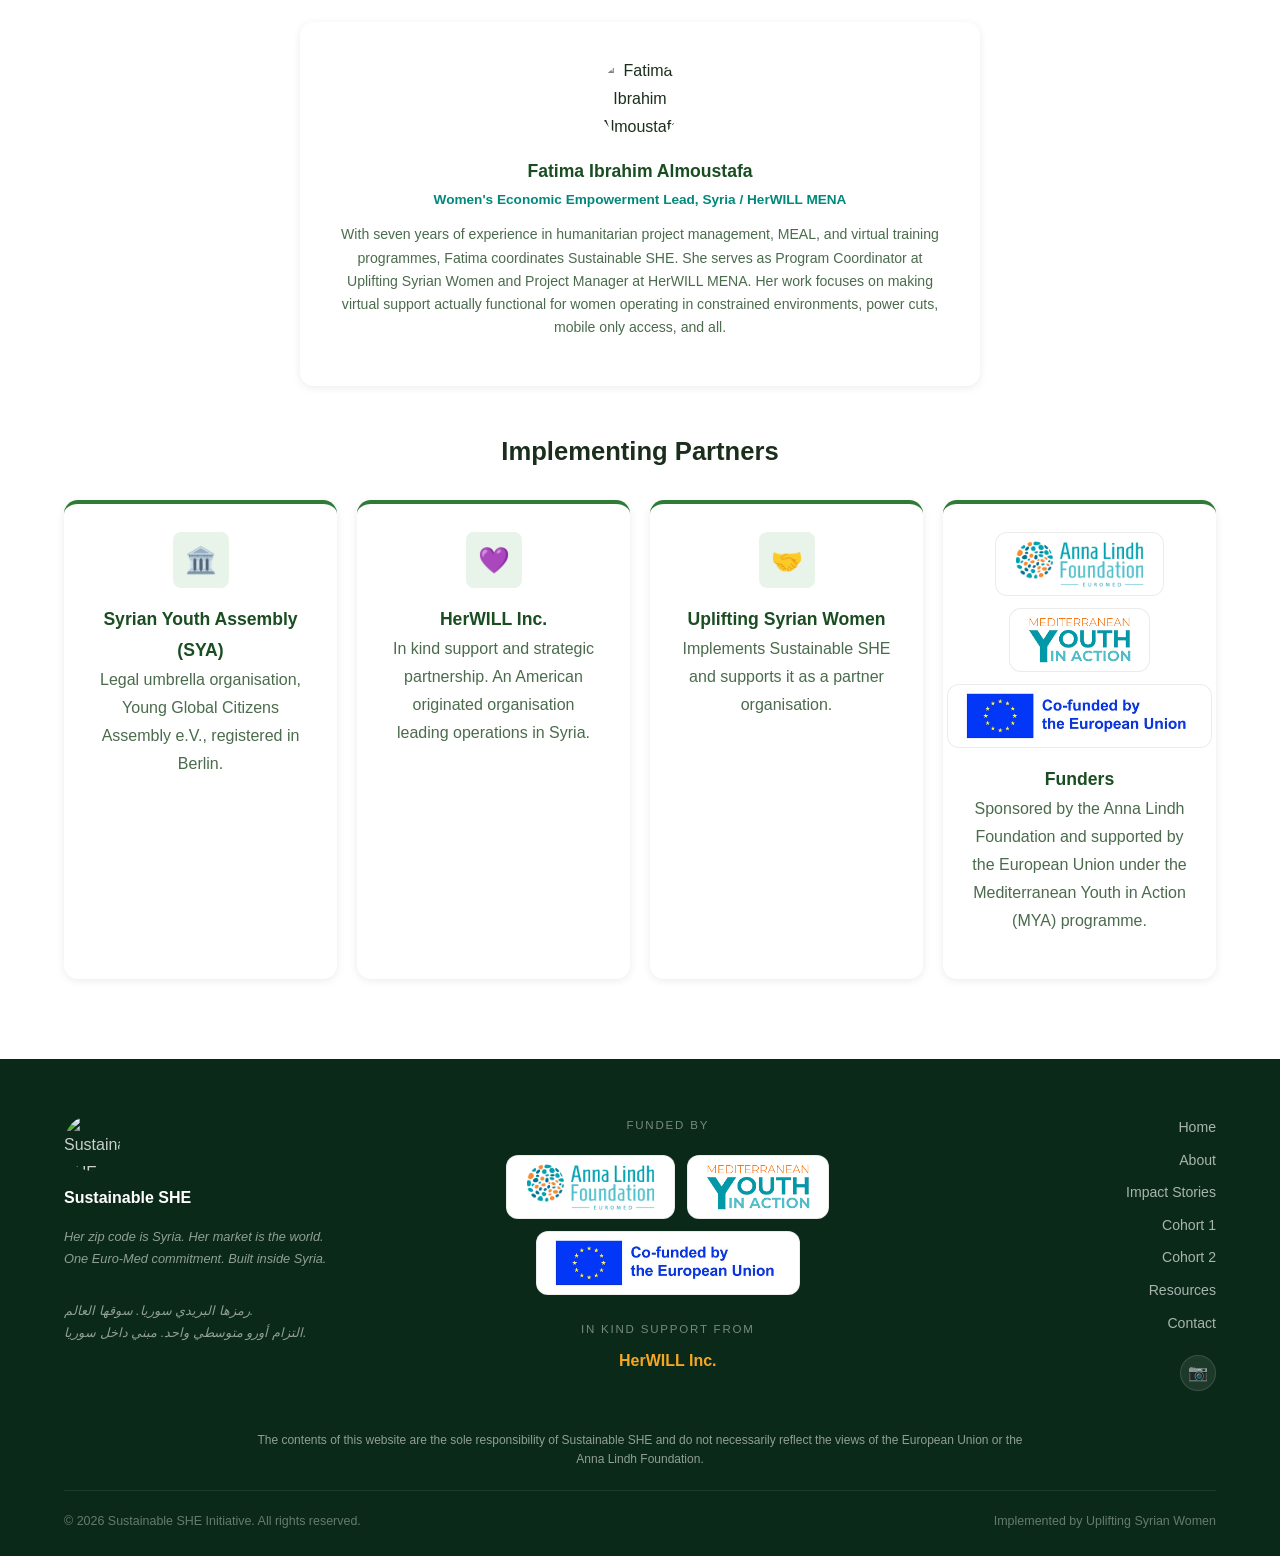
==== commit 8eba954a: "fix: Cohort 2 funders only in footers, HerWILL Inc. in kind support" ====
--- a/about.html
+++ b/about.html
@@ -288,17 +288,9 @@
           <h4 style="color:var(--green-dark);">Syrian Youth Assembly (SYA)</h4>
           <p><span class="en-text">Legal umbrella organisation, Young Global Citizens Assembly e.V., registered in Berlin.</span><span class="ar-text">المظلة القانونية للمبادرة، مسجلة في برلين.</span></p>
         </div>
-        <div class="pillar-card text-center">
-          <div class="pillar-icon" style="margin:0 auto 1rem;">💜</div>
-          <h4 style="color:var(--green-dark);"><a href="https://www.herwill.org/about-herwill" target="_blank" rel="noopener" style="color:inherit;">HerWILL MENA</a></h4>
-          <p><span class="en-text">In kind support and strategic partnership. An American originated organisation leading operations in Syria and the MENA region.</span><span class="ar-text">دعم عيني وشراكة استراتيجية. منظمة أمريكية المنشأ تقود عملياتها في سوريا ومنطقة الشرق الأوسط وشمال أفريقيا.</span></p>
-        </div>
-        <div class="pillar-card text-center">
-          <div class="chips-row" style="margin-bottom:1rem;"><span class="logo-chip dark"><img src="images/alf-logo.png" alt="Anna Lindh Foundation" loading="lazy" /></span><span class="logo-chip dark"><img src="images/mdre-logo.png" alt="Med Dialogue for Rights and Equality" loading="lazy" /></span></div>
-          <h4 style="color:var(--green-dark);">Anna Lindh Foundation / Med Dialogue</h4>
-          <p><span class="en-text">Funding partner through the Med Dialogue for Rights and Equality programme, an EU funded initiative implemented by DAI.</span><span class="ar-text">شريك تمويلي عبر برنامج Med Dialogue للحقوق والمساواة. مبادرة ممولة من الاتحاد الأوروبي ومنفذة من قِبَل DAI.</span></p>
-        </div>
-      <div class="pillar-card text-center"><div class="chips-row" style="margin-bottom:1rem;"><span class="logo-chip"><img src="images/alf-logo-color.png" alt="Anna Lindh Foundation" loading="lazy" /></span><span class="logo-chip mya"><img src="images/mya-logo.png" alt="Mediterranean Youth in Action (MYA)" loading="lazy" /></span><span class="logo-chip eu"><img src="images/eu-logo.jpg" alt="Co-funded by the European Union" loading="lazy" /></span></div><h4 style="color:var(--green-dark);"><span class="en-text">Cohort 2 funders</span><span class="ar-text">داعمو الكوهرت الثاني</span></h4><p><span class="en-text">Sponsored by the Anna Lindh Foundation and supported by the European Union under the Mediterranean Youth in Action (MYA) programme.</span><span class="ar-text">برعاية مؤسسة آنا ليند وبدعم من الاتحاد الأوروبي ضمن برنامج شباب المتوسط في الفعل (MYA).</span></p></div></div>
+        <div class="pillar-card text-center"><div class="pillar-icon" style="margin:0 auto 1rem;">💜</div><h4 style="color:var(--green-dark);"><a href="https://www.herwill.org/about-herwill" target="_blank" rel="noopener" style="color:inherit;">HerWILL Inc.</a></h4><p><span class="en-text">In kind support and strategic partnership. An American originated organisation leading operations in Syria.</span><span class="ar-text">دعم عيني وشراكة استراتيجية. منظمة أمريكية المنشأ تقود عملياتها في سوريا.</span></p></div>
+        <div class="pillar-card text-center"><div class="pillar-icon" style="margin:0 auto 1rem;">🤝</div><h4 style="color:var(--green-dark);">Uplifting Syrian Women</h4><p><span class="en-text">Implements Sustainable SHE and supports it as a partner organisation.</span><span class="ar-text">تنفّذ مبادرة Sustainable SHE وتدعمها كمنظمة شريكة.</span></p></div>
+      <div class="pillar-card text-center"><div class="chips-row" style="margin-bottom:1rem;"><span class="logo-chip"><img src="images/alf-logo-color.png" alt="Anna Lindh Foundation" loading="lazy" /></span><span class="logo-chip mya"><img src="images/mya-logo.png" alt="Mediterranean Youth in Action (MYA)" loading="lazy" /></span><span class="logo-chip eu"><img src="images/eu-logo.jpg" alt="Co-funded by the European Union" loading="lazy" /></span></div><h4 style="color:var(--green-dark);"><span class="en-text">Funders</span><span class="ar-text">الممولون</span></h4><p><span class="en-text">Sponsored by the Anna Lindh Foundation and supported by the European Union under the Mediterranean Youth in Action (MYA) programme.</span><span class="ar-text">برعاية مؤسسة آنا ليند وبدعم من الاتحاد الأوروبي ضمن برنامج شباب المتوسط في الفعل (MYA).</span></p></div></div>
     </div>
   </section>
 
@@ -314,9 +306,9 @@
         </div>
         <div class="footer-funders">
           <div class="funders-label"><span class="en-text">Funded by</span><span class="ar-text">ممولة من</span></div>
-          <p class="chips-label"><span class="en-text">Cohort 1</span><span class="ar-text">الكوهرت 1</span></p><div class="chips-row"><span class="logo-chip dark"><img src="images/alf-logo.png" alt="Anna Lindh Foundation" loading="lazy" /></span><span class="logo-chip dark"><img src="images/mdre-logo.png" alt="Med Dialogue for Rights and Equality" loading="lazy" /></span></div><p class="chips-label"><span class="en-text">Cohort 2</span><span class="ar-text">الكوهرت 2</span></p><div class="chips-row"><span class="logo-chip"><img src="images/alf-logo-color.png" alt="Anna Lindh Foundation" loading="lazy" /></span><span class="logo-chip"><img src="images/mya-logo.png" alt="Mediterranean Youth in Action (MYA)" loading="lazy" /></span><span class="logo-chip eu"><img src="images/eu-logo.jpg" alt="Co-funded by the European Union" loading="lazy" /></span></div>
-          <div class="footer-support-label"><span class="en-text">Supported by</span><span class="ar-text">مدعومة من</span></div>
-          <a href="https://www.herwill.org/about-herwill" target="_blank" rel="noopener" class="herwill-link">HerWILL</a>
+          <div class="chips-row"><span class="logo-chip"><img src="images/alf-logo-color.png" alt="Anna Lindh Foundation" loading="lazy" /></span><span class="logo-chip"><img src="images/mya-logo.png" alt="Mediterranean Youth in Action (MYA)" loading="lazy" /></span><span class="logo-chip eu"><img src="images/eu-logo.jpg" alt="Co-funded by the European Union" loading="lazy" /></span></div>
+          <div class="footer-support-label"><span class="en-text">In kind support from</span><span class="ar-text">دعم عيني من</span></div>
+          <a href="https://www.herwill.org/about-herwill" target="_blank" rel="noopener" class="herwill-link">HerWILL Inc.</a>
         </div>
         <div class="footer-links">
           <a href="index.html"   class="footer-link"><span class="en-text">Home</span><span class="ar-text">الرئيسية</span></a>
@@ -335,7 +327,7 @@
       <div class="footer-divider"></div>
       <div class="footer-bottom">
         <span>© 2026 Sustainable SHE Initiative. All rights reserved.</span>
-        <span><span class="en-text">Implemented under Syrian Youth Assembly (SYA)</span><span class="ar-text">مُنفَّذة تحت مظلة الجمعية السورية للشباب</span></span>
+        <span><span class="en-text">Implemented by Uplifting Syrian Women</span><span class="ar-text">مُنفَّذة عبر مبادرة دعم المرأة السورية</span></span>
       </div>
     </div>
   </footer>
--- a/css/style.css
+++ b/css/style.css
@@ -532,3 +532,12 @@
 /* v1.4 */
 .hero-logo-ring{overflow:hidden}
 .hero-logo-ring .hero-logo-img{width:100%;height:100%;object-fit:cover;transform:scale(1.5)}
+
+/* v1.5 */
+.logo-chip{height:64px;padding:6px 16px}
+.logo-chip.mya{height:76px;padding:6px 12px}
+
+/* v1.6 */
+.logo-chip.mya{height:64px;padding:6px 16px}
+.footer .chips-label{color:rgba(255,255,255,.5)}
+.footer-disclaimer{max-width:780px;margin:0 auto 1.25rem;text-align:center;font-size:.75rem;line-height:1.6;color:rgba(255,255,255,.55)}
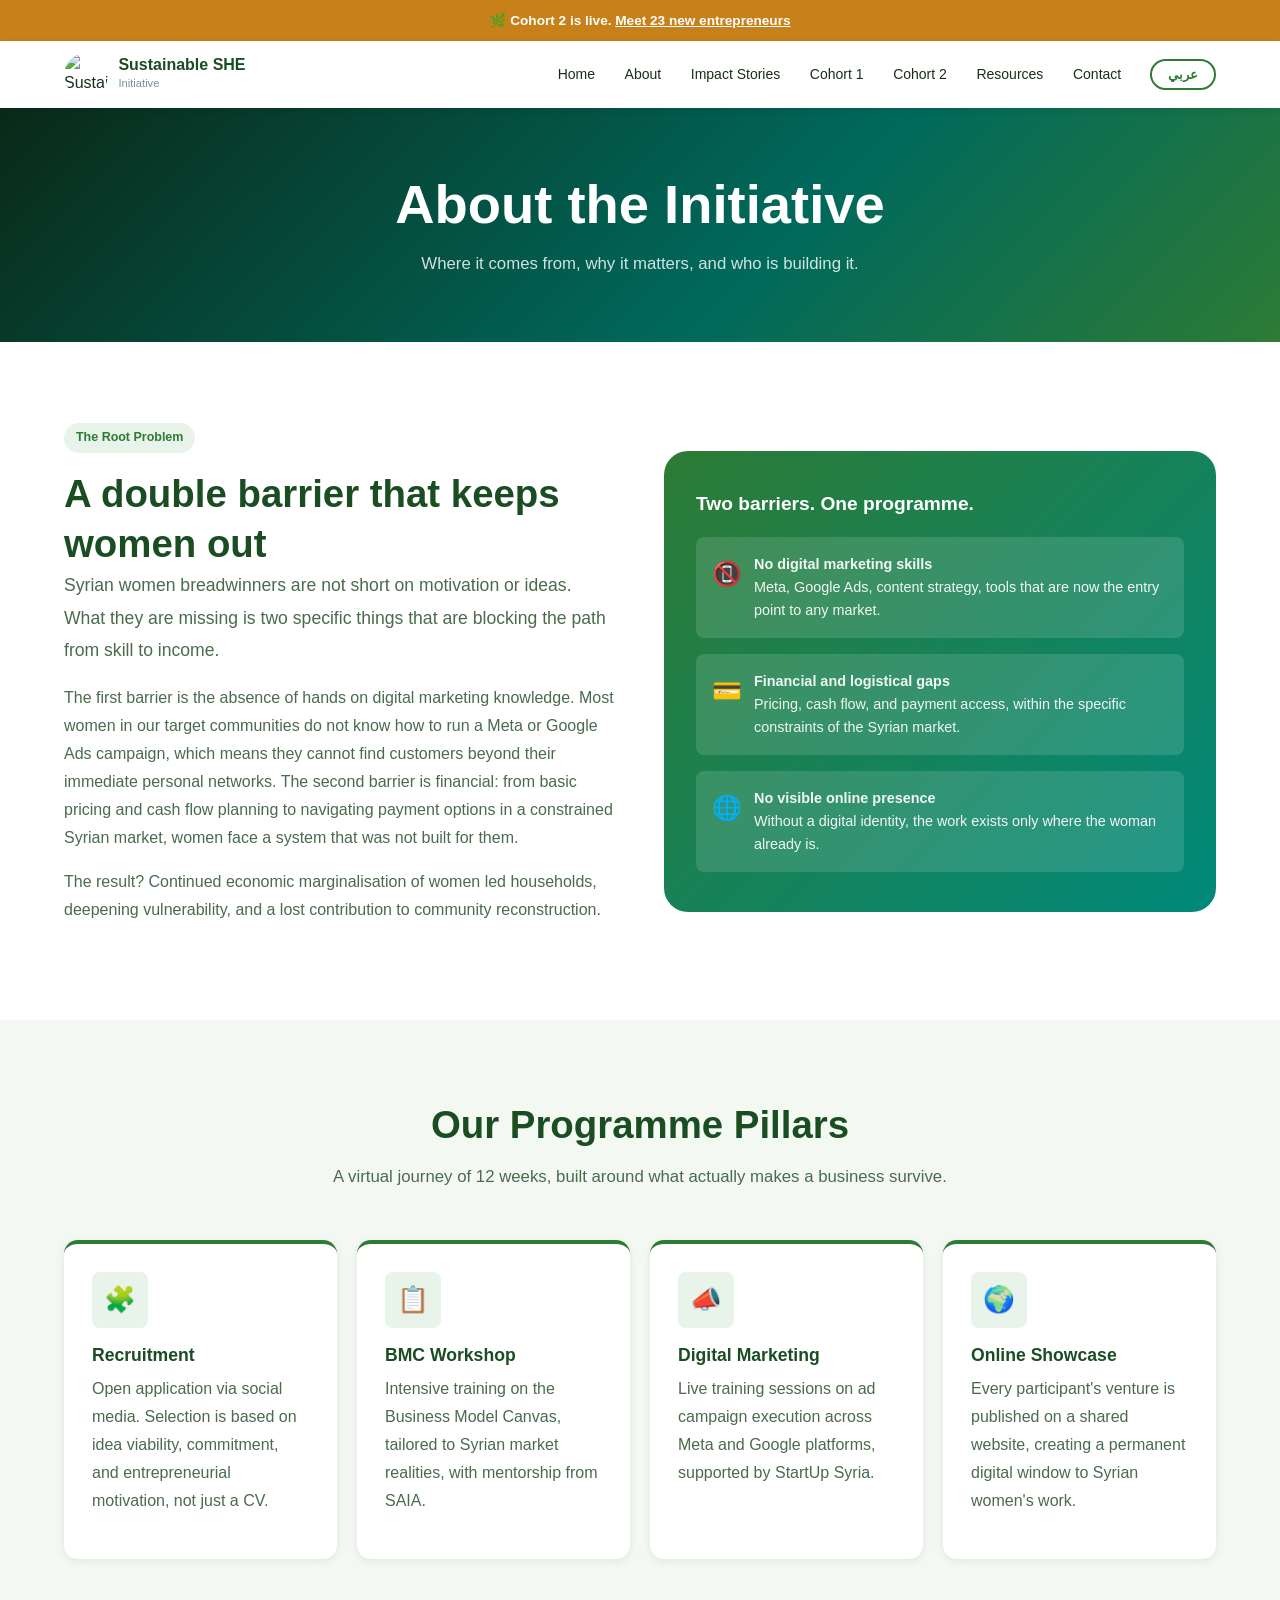
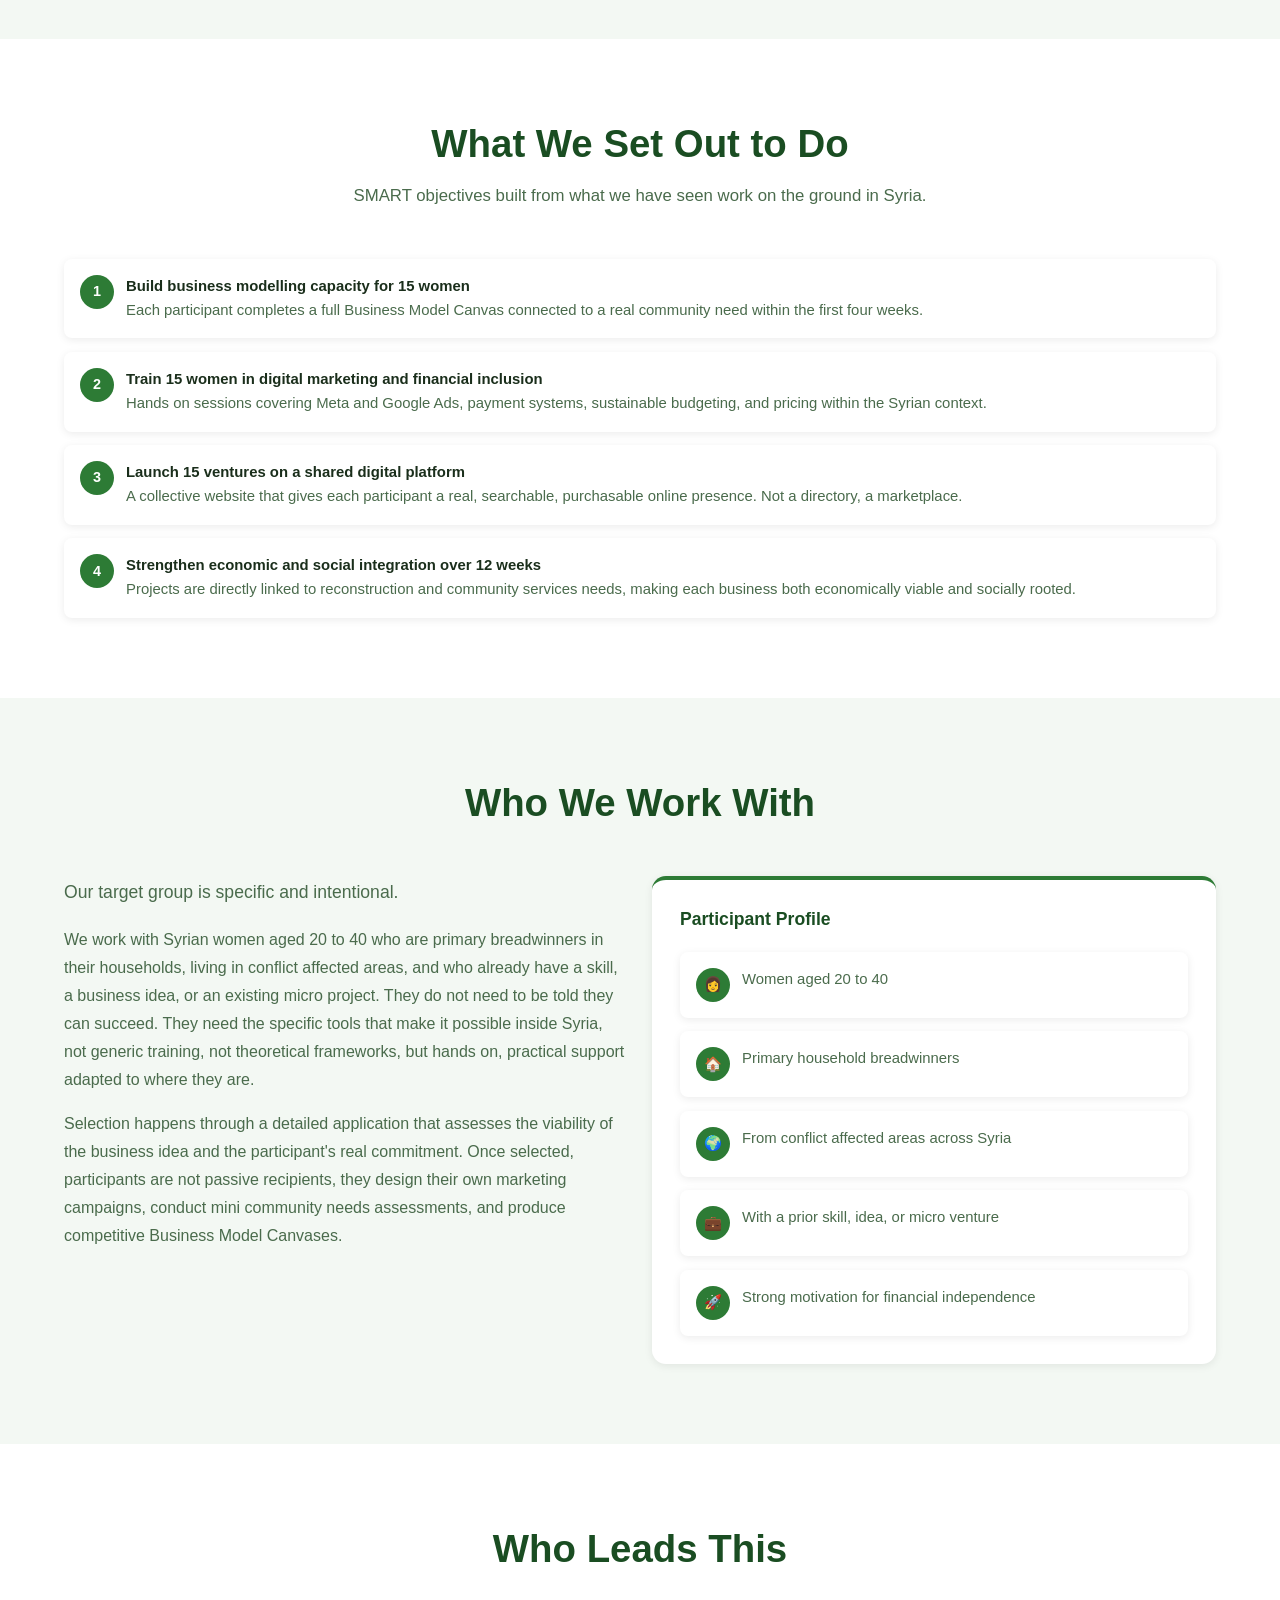
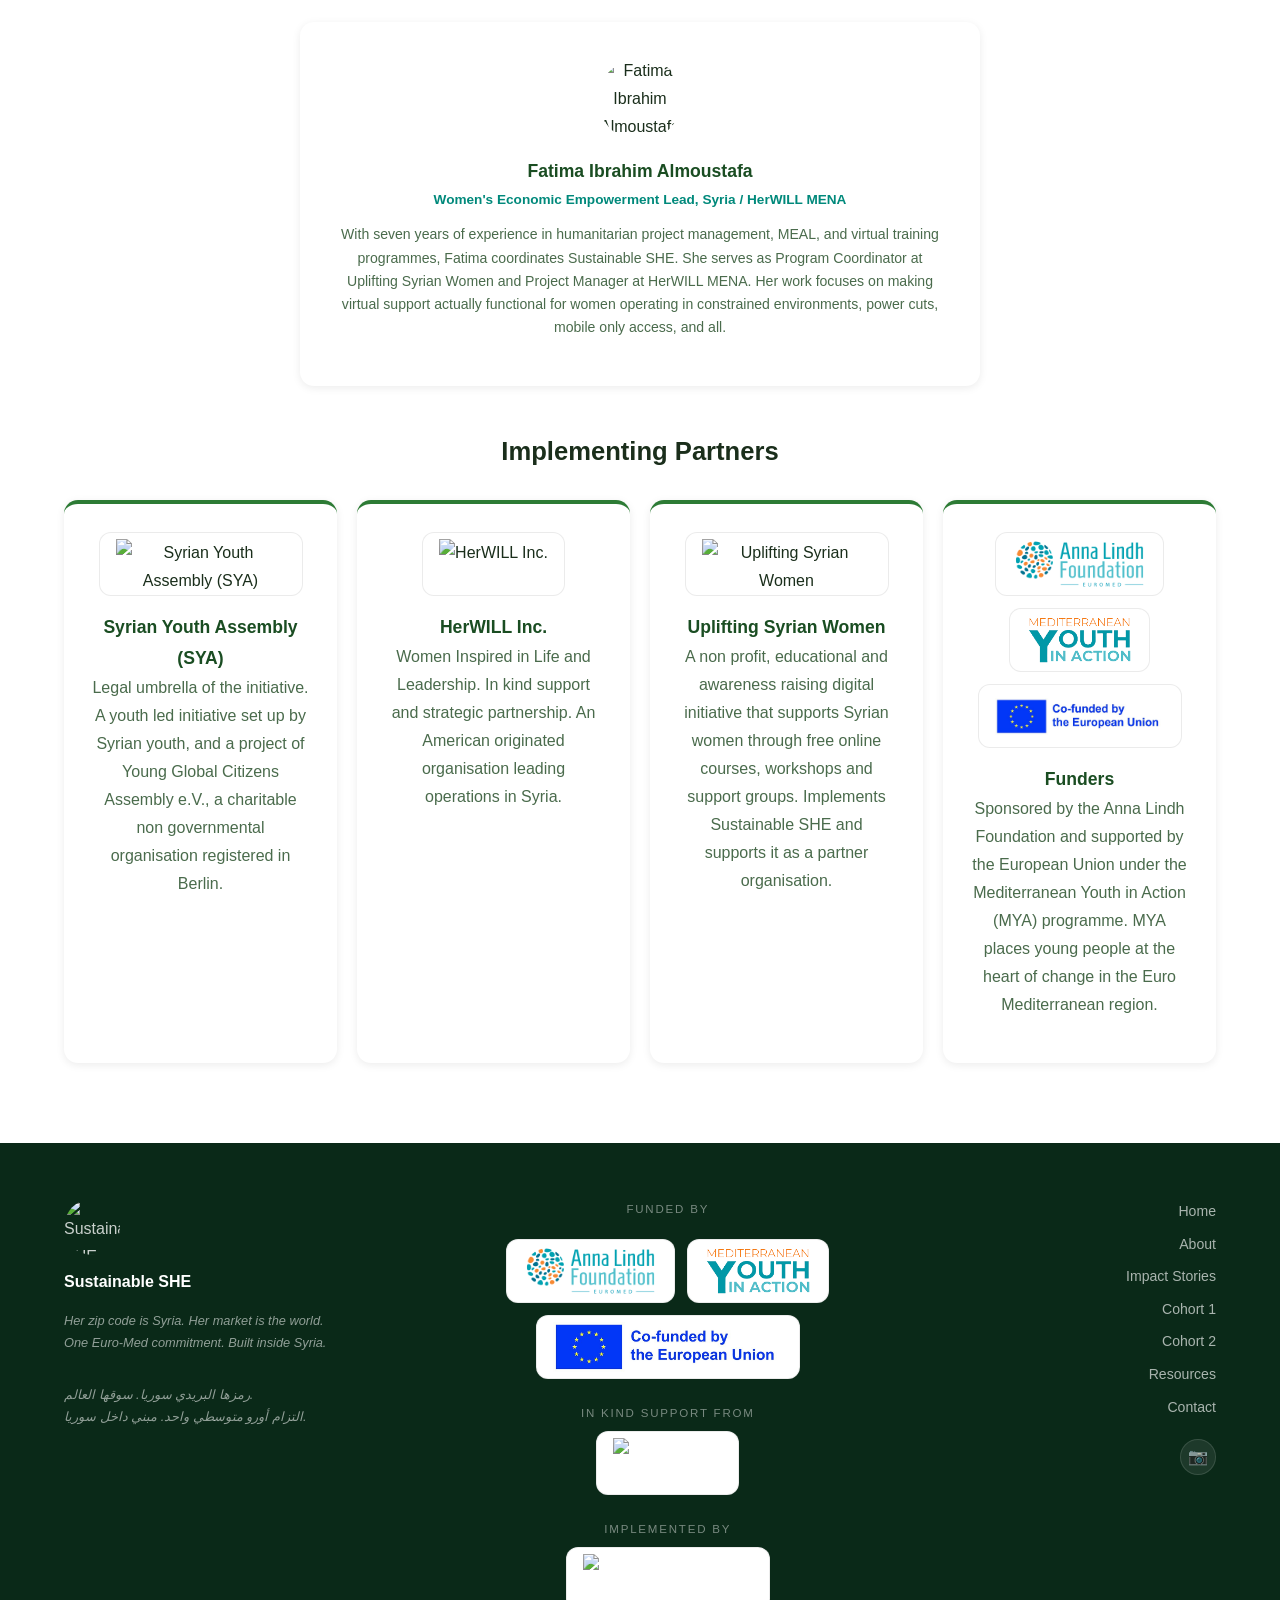
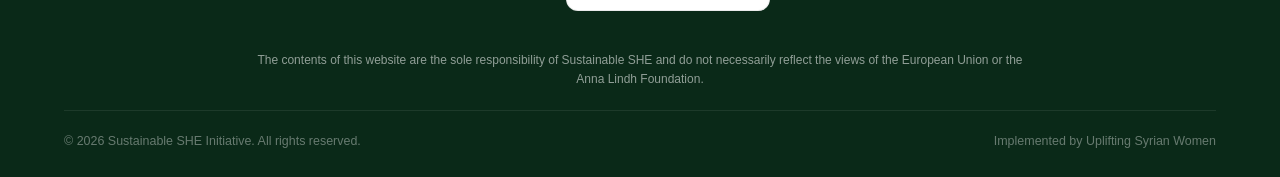
==== commit 32e1ed75: "Add files via upload" ====
--- a/about.html
+++ b/about.html
@@ -283,14 +283,7 @@
         <h3><span class="en-text">Implementing Partners</span><span class="ar-text">شركاء التنفيذ</span></h3>
       </div>
       <div class="grid-4">
-        <div class="pillar-card text-center">
-          <div class="pillar-icon" style="margin:0 auto 1rem;">🏛️</div>
-          <h4 style="color:var(--green-dark);">Syrian Youth Assembly (SYA)</h4>
-          <p><span class="en-text">Legal umbrella organisation, Young Global Citizens Assembly e.V., registered in Berlin.</span><span class="ar-text">المظلة القانونية للمبادرة، مسجلة في برلين.</span></p>
-        </div>
-        <div class="pillar-card text-center"><div class="pillar-icon" style="margin:0 auto 1rem;">💜</div><h4 style="color:var(--green-dark);"><a href="https://www.herwill.org/about-herwill" target="_blank" rel="noopener" style="color:inherit;">HerWILL Inc.</a></h4><p><span class="en-text">In kind support and strategic partnership. An American originated organisation leading operations in Syria.</span><span class="ar-text">دعم عيني وشراكة استراتيجية. منظمة أمريكية المنشأ تقود عملياتها في سوريا.</span></p></div>
-        <div class="pillar-card text-center"><div class="pillar-icon" style="margin:0 auto 1rem;">🤝</div><h4 style="color:var(--green-dark);">Uplifting Syrian Women</h4><p><span class="en-text">Implements Sustainable SHE and supports it as a partner organisation.</span><span class="ar-text">تنفّذ مبادرة Sustainable SHE وتدعمها كمنظمة شريكة.</span></p></div>
-      <div class="pillar-card text-center"><div class="chips-row" style="margin-bottom:1rem;"><span class="logo-chip"><img src="images/alf-logo-color.png" alt="Anna Lindh Foundation" loading="lazy" /></span><span class="logo-chip mya"><img src="images/mya-logo.png" alt="Mediterranean Youth in Action (MYA)" loading="lazy" /></span><span class="logo-chip eu"><img src="images/eu-logo.jpg" alt="Co-funded by the European Union" loading="lazy" /></span></div><h4 style="color:var(--green-dark);"><span class="en-text">Funders</span><span class="ar-text">الممولون</span></h4><p><span class="en-text">Sponsored by the Anna Lindh Foundation and supported by the European Union under the Mediterranean Youth in Action (MYA) programme.</span><span class="ar-text">برعاية مؤسسة آنا ليند وبدعم من الاتحاد الأوروبي ضمن برنامج شباب المتوسط في الفعل (MYA).</span></p></div></div>
+        <div class="pillar-card text-center"><div class="chips-row" style="margin-bottom:1rem;"><a class="logo-chip lg" href="https://www.syrian-youth.org" target="_blank" rel="noopener" aria-label="Syrian Youth Assembly (SYA)"><img src="images/sya-logo.png" alt="Syrian Youth Assembly (SYA)" loading="lazy" /></a></div><h4 style="color:var(--green-dark);"><span class="en-text"><a href="https://www.syrian-youth.org" target="_blank" rel="noopener" style="color:inherit;">Syrian Youth Assembly (SYA)</a></span><span class="ar-text"><a href="https://www.syrian-youth.org" target="_blank" rel="noopener" style="color:inherit;">الجمعية السورية للشباب (SYA)</a></span></h4><p><span class="en-text">Legal umbrella of the initiative. A youth led initiative set up by Syrian youth, and a project of Young Global Citizens Assembly e.V., a charitable non governmental organisation registered in Berlin.</span><span class="ar-text">المظلة القانونية للمبادرة. مبادرة بقيادة الشباب أسسها شباب سوريون، وهي مشروع تابع لـ Young Global Citizens Assembly e.V.، منظمة خيرية غير حكومية مسجلة في برلين.</span></p></div><div class="pillar-card text-center"><div class="chips-row" style="margin-bottom:1rem;"><a class="logo-chip lg" href="https://www.herwill.org" target="_blank" rel="noopener" aria-label="HerWILL Inc."><img src="images/herwill-logo.png" alt="HerWILL Inc." loading="lazy" /></a></div><h4 style="color:var(--green-dark);"><span class="en-text"><a href="https://www.herwill.org" target="_blank" rel="noopener" style="color:inherit;">HerWILL Inc.</a></span><span class="ar-text"><a href="https://www.herwill.org" target="_blank" rel="noopener" style="color:inherit;">HerWILL Inc.</a></span></h4><p><span class="en-text">Women Inspired in Life and Leadership. In kind support and strategic partnership. An American originated organisation leading operations in Syria.</span><span class="ar-text">نساء مُلهَمات في الحياة والقيادة. دعم عيني وشراكة استراتيجية. منظمة أمريكية المنشأ تقود عملياتها في سوريا.</span></p></div><div class="pillar-card text-center"><div class="chips-row" style="margin-bottom:1rem;"><a class="logo-chip lg" href="https://www.upliftingsyrianwomen.org" target="_blank" rel="noopener" aria-label="Uplifting Syrian Women"><img src="images/usw-logo.png" alt="Uplifting Syrian Women" loading="lazy" /></a></div><h4 style="color:var(--green-dark);"><span class="en-text"><a href="https://www.upliftingsyrianwomen.org" target="_blank" rel="noopener" style="color:inherit;">Uplifting Syrian Women</a></span><span class="ar-text"><a href="https://www.upliftingsyrianwomen.org" target="_blank" rel="noopener" style="color:inherit;">Uplifting Syrian Women</a></span></h4><p><span class="en-text">A non profit, educational and awareness raising digital initiative that supports Syrian women through free online courses, workshops and support groups. Implements Sustainable SHE and supports it as a partner organisation.</span><span class="ar-text">مبادرة رقمية غير ربحية تعليمية وتوعوية تدعم المرأة السورية عبر دورات مجانية عبر الإنترنت وورش عمل ومجموعات دعم. تنفّذ مبادرة Sustainable SHE وتدعمها كمنظمة شريكة.</span></p></div><div class="pillar-card text-center"><div class="chips-row" style="margin-bottom:1rem;"><a class="logo-chip lg" href="https://www.annalindhfoundation.org" target="_blank" rel="noopener" aria-label="Anna Lindh Foundation"><img src="images/alf-logo-color.png" alt="Anna Lindh Foundation" loading="lazy" /></a><a class="logo-chip lg" href="https://alf.website/en/mediterranean-youth-in-action-programme-mya/" target="_blank" rel="noopener" aria-label="Mediterranean Youth in Action (MYA)"><img src="images/mya-logo.png" alt="Mediterranean Youth in Action (MYA)" loading="lazy" /></a><a class="logo-chip lg" href="https://european-union.europa.eu/index_en" target="_blank" rel="noopener" aria-label="Co-funded by the European Union"><img src="images/eu-logo.jpg" alt="Co-funded by the European Union" loading="lazy" /></a></div><h4 style="color:var(--green-dark);"><span class="en-text">Funders</span><span class="ar-text">الممولون</span></h4><p><span class="en-text">Sponsored by the <a href="https://www.annalindhfoundation.org" target="_blank" rel="noopener" style="color:inherit;">Anna Lindh Foundation</a> and supported by the <a href="https://european-union.europa.eu/index_en" target="_blank" rel="noopener" style="color:inherit;">European Union</a> under the <a href="https://alf.website/en/mediterranean-youth-in-action-programme-mya/" target="_blank" rel="noopener" style="color:inherit;">Mediterranean Youth in Action (MYA)</a> programme. MYA places young people at the heart of change in the Euro Mediterranean region.</span><span class="ar-text">برعاية <a href="https://www.annalindhfoundation.org" target="_blank" rel="noopener" style="color:inherit;">مؤسسة آنا ليند</a> وبدعم من <a href="https://european-union.europa.eu/index_en" target="_blank" rel="noopener" style="color:inherit;">الاتحاد الأوروبي</a> ضمن برنامج <a href="https://alf.website/en/mediterranean-youth-in-action-programme-mya/" target="_blank" rel="noopener" style="color:inherit;">شباب المتوسط في الفعل (MYA)</a>، الذي يضع الشباب في صميم التغيير في المنطقة الأورومتوسطية.</span></p></div></div>
     </div>
   </section>
 
@@ -306,9 +299,8 @@
         </div>
         <div class="footer-funders">
           <div class="funders-label"><span class="en-text">Funded by</span><span class="ar-text">ممولة من</span></div>
-          <div class="chips-row"><span class="logo-chip"><img src="images/alf-logo-color.png" alt="Anna Lindh Foundation" loading="lazy" /></span><span class="logo-chip"><img src="images/mya-logo.png" alt="Mediterranean Youth in Action (MYA)" loading="lazy" /></span><span class="logo-chip eu"><img src="images/eu-logo.jpg" alt="Co-funded by the European Union" loading="lazy" /></span></div>
-          <div class="footer-support-label"><span class="en-text">In kind support from</span><span class="ar-text">دعم عيني من</span></div>
-          <a href="https://www.herwill.org/about-herwill" target="_blank" rel="noopener" class="herwill-link">HerWILL Inc.</a>
+          <div class="chips-row"><a class="logo-chip" href="https://www.annalindhfoundation.org" target="_blank" rel="noopener" aria-label="Anna Lindh Foundation"><img src="images/alf-logo-color.png" alt="Anna Lindh Foundation" loading="lazy" /></a><a class="logo-chip" href="https://alf.website/en/mediterranean-youth-in-action-programme-mya/" target="_blank" rel="noopener" aria-label="Mediterranean Youth in Action (MYA)"><img src="images/mya-logo.png" alt="Mediterranean Youth in Action (MYA)" loading="lazy" /></a><a class="logo-chip eu" href="https://european-union.europa.eu/index_en" target="_blank" rel="noopener" aria-label="Co-funded by the European Union"><img src="images/eu-logo.jpg" alt="Co-funded by the European Union" loading="lazy" /></a></div>
+          <div class="footer-support-label"><span class="en-text">In kind support from</span><span class="ar-text">دعم عيني من</span></div><div class="chips-row"><a class="logo-chip" href="https://www.herwill.org" target="_blank" rel="noopener" aria-label="HerWILL Inc."><img src="images/herwill-logo.png" alt="HerWILL Inc." loading="lazy" /></a></div><div class="footer-support-label"><span class="en-text">Implemented by</span><span class="ar-text">التنفيذ</span></div><div class="chips-row"><a class="logo-chip" href="https://www.upliftingsyrianwomen.org" target="_blank" rel="noopener" aria-label="Uplifting Syrian Women"><img src="images/usw-logo.png" alt="Uplifting Syrian Women" loading="lazy" /></a></div>
         </div>
         <div class="footer-links">
           <a href="index.html"   class="footer-link"><span class="en-text">Home</span><span class="ar-text">الرئيسية</span></a>
